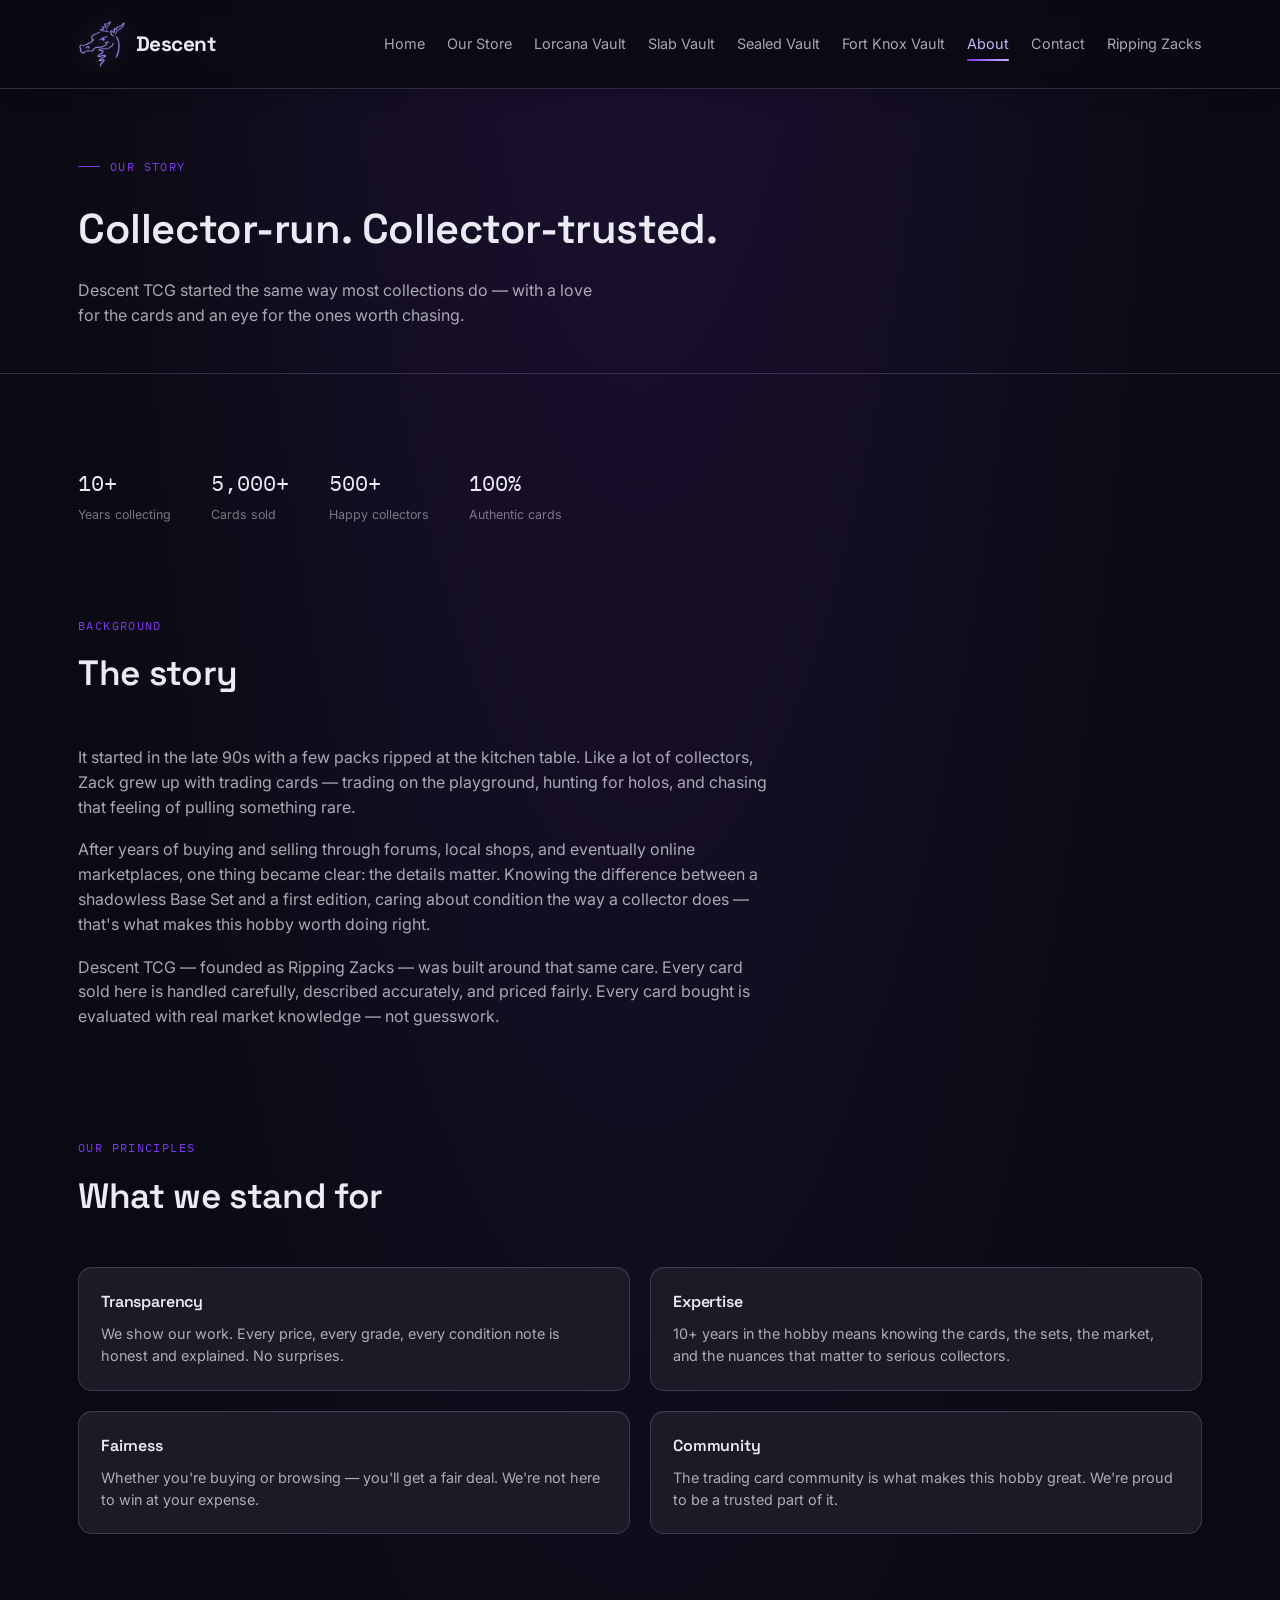
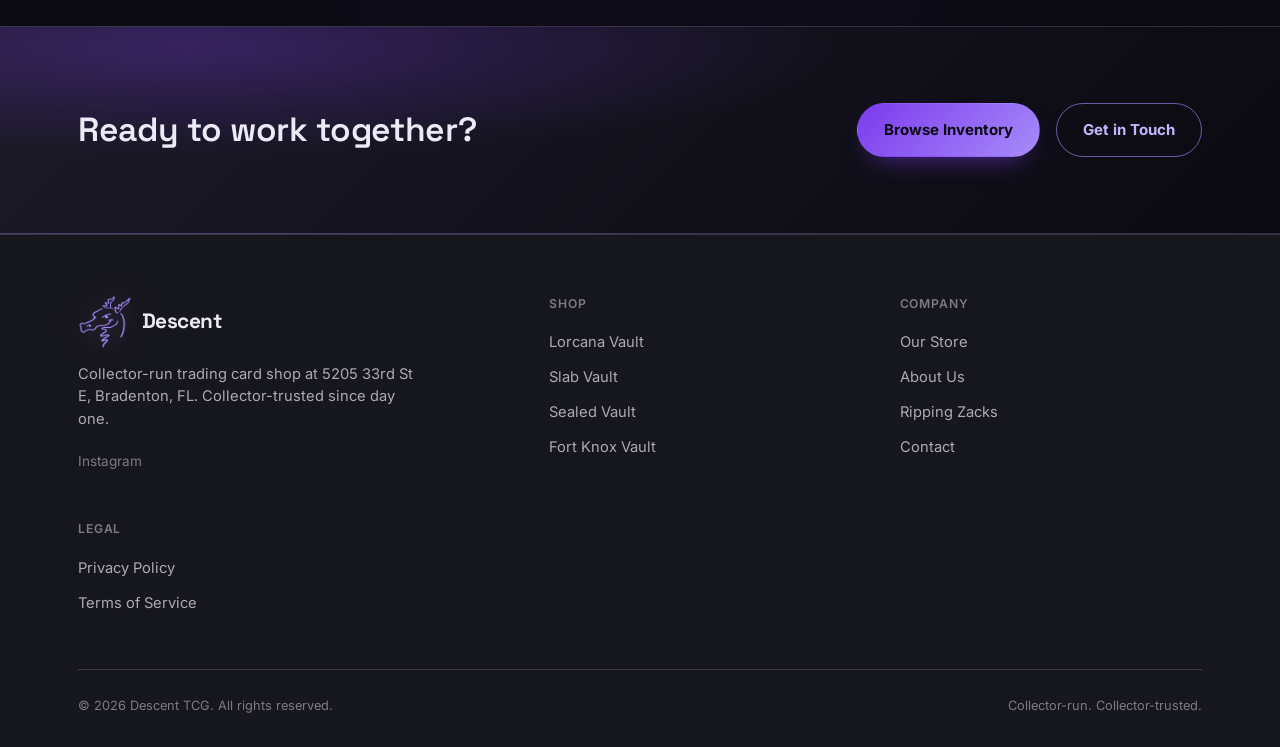
==== about.html @ fcc7082b "Apply DIG purple dragon visual system" ====
<!DOCTYPE html>
<html lang="en">
<head>
<meta charset="UTF-8">
<meta name="viewport" content="width=device-width, initial-scale=1.0">
<meta name="theme-color" content="#0B0A12">
<title>About Descent TCG — Collector-Run Card Shop in Bradenton, FL</title>
<meta name="description" content="Descent TCG (formerly Ripping Zacks) is a collector-run trading card shop in Bradenton, FL. 10+ years in the hobby, 5,000+ cards sold, 100% authentic.">
<link rel="canonical" href="https://descenttcg.com/about">
<meta property="og:type" content="website">
<meta property="og:site_name" content="Descent TCG">
<meta property="og:title" content="About Descent TCG — Collector-Run Card Shop in Bradenton, FL">
<meta property="og:description" content="Descent TCG (formerly Ripping Zacks) is a collector-run trading card shop in Bradenton, FL. 10+ years in the hobby, 5,000+ cards sold, 100% authentic.">
<meta property="og:url" content="https://descenttcg.com/about">
<meta property="og:image" content="https://descenttcg.com/assets/og-card.png">
<meta name="twitter:card" content="summary_large_image">
<meta name="twitter:title" content="About Descent TCG — Collector-Run Card Shop in Bradenton, FL">
<meta name="twitter:description" content="Descent TCG (formerly Ripping Zacks) is a collector-run trading card shop in Bradenton, FL. 10+ years in the hobby, 5,000+ cards sold, 100% authentic.">
<link rel="icon" type="image/x-icon" href="assets/brand/dig-purple-dragon/favicon.ico">
<link rel="icon" type="image/png" sizes="32x32" href="assets/brand/dig-purple-dragon/favicon-32x32.png">
<link rel="icon" type="image/png" sizes="16x16" href="assets/brand/dig-purple-dragon/favicon-16x16.png">
<link rel="apple-touch-icon" sizes="180x180" href="assets/brand/dig-purple-dragon/apple-touch-icon-180x180.png">
<link rel="preconnect" href="https://fonts.googleapis.com">
<link href="https://fonts.googleapis.com/css2?family=Space+Grotesk:wght@500;600;700&family=Inter:wght@400;500;600&family=IBM+Plex+Mono:wght@400;500&display=swap" rel="stylesheet">
<link rel="stylesheet" href="styles.css">
</head>
<body>

<header class="site-header">
  <div class="wrap">
    <a href="/" class="logo"><img src="assets/brand/dig-purple-dragon/dragon-mark.png" alt="Descent TCG purple dragon mark" class="logo-mark">Descent</a>
    <nav class="nav-links">
      <a href="/">Home</a>
      <a href="our-store">Our Store</a>
      <a href="lorcana-vault">Lorcana Vault</a>
      <a href="slab-vault">Slab Vault</a>
      <a href="sealed-vault">Sealed Vault</a>
      <a href="fort-knox-vault">Fort Knox Vault</a>
      <a href="about" class="active">About</a>
      <a href="contact">Contact</a>
      <a href="ripping-zacks">Ripping Zacks</a>
    </nav>
    <button class="nav-toggle" aria-label="Toggle menu" aria-expanded="false">Menu</button>
  </div>
</header>

<section class="page-head">
  <div class="wrap">
    <span class="eyebrow">Our story</span>
    <h1>Collector-run. Collector-trusted.</h1>
    <p>Descent TCG started the same way most collections do — with a love for the cards and an eye for the ones worth chasing.</p>
  </div>
</section>

<section class="section" style="padding-bottom:0;">
  <div class="wrap">
    <div class="hero-stats" style="margin-top:0;">
      <div>
        <div class="stat-num">10+</div>
        <div class="stat-label">Years collecting</div>
      </div>
      <div>
        <div class="stat-num">5,000+</div>
        <div class="stat-label">Cards sold</div>
      </div>
      <div>
        <div class="stat-num">500+</div>
        <div class="stat-label">Happy collectors</div>
      </div>
      <div>
        <div class="stat-num">100%</div>
        <div class="stat-label">Authentic cards</div>
      </div>
    </div>
  </div>
</section>

<section class="section">
  <div class="wrap">
    <div class="section-head">
      <div>
        <span class="kicker">Background</span>
        <h2>The story</h2>
      </div>
    </div>
    <div class="about-copy" style="max-width:70ch;">
      <p>It started in the late 90s with a few packs ripped at the kitchen table. Like a lot of collectors, Zack grew up with trading cards — trading on the playground, hunting for holos, and chasing that feeling of pulling something rare.</p>
      <p>After years of buying and selling through forums, local shops, and eventually online marketplaces, one thing became clear: the details matter. Knowing the difference between a shadowless Base Set and a first edition, caring about condition the way a collector does — that's what makes this hobby worth doing right.</p>
      <p>Descent TCG — founded as <a href="ripping-zacks">Ripping Zacks</a> — was built around that same care. Every card sold here is handled carefully, described accurately, and priced fairly. Every card bought is evaluated with real market knowledge — not guesswork.</p>
    </div>
  </div>
</section>

<section class="section" style="padding-top:0;">
  <div class="wrap">
    <div class="section-head">
      <div>
        <span class="kicker">Our principles</span>
        <h2>What we stand for</h2>
      </div>
    </div>
    <div class="value-grid">
      <div class="value-item">
        <h3>Transparency</h3>
        <p>We show our work. Every price, every grade, every condition note is honest and explained. No surprises.</p>
      </div>
      <div class="value-item">
        <h3>Expertise</h3>
        <p>10+ years in the hobby means knowing the cards, the sets, the market, and the nuances that matter to serious collectors.</p>
      </div>
      <div class="value-item">
        <h3>Fairness</h3>
        <p>Whether you're buying or browsing — you'll get a fair deal. We're not here to win at your expense.</p>
      </div>
      <div class="value-item">
        <h3>Community</h3>
        <p>The trading card community is what makes this hobby great. We're proud to be a trusted part of it.</p>
      </div>
    </div>
  </div>
</section>

<section class="cta-band">
  <div class="wrap cta-inner">
    <h2>Ready to work together?</h2>
    <div class="cta-actions">
      <a href="our-store" class="btn btn-primary">Browse Inventory</a>
      <a href="contact" class="btn btn-ghost">Get in Touch</a>
    </div>
  </div>
</section>

<footer class="site-footer">
  <div class="wrap">
    <div class="footer-grid">
      <div>
        <a href="/" class="logo"><img src="assets/brand/dig-purple-dragon/dragon-mark.png" alt="Descent TCG purple dragon mark" class="logo-mark">Descent</a>
        <p class="footer-blurb">Collector-run trading card shop at 5205 33rd St E, Bradenton, FL. Collector-trusted since day one.</p>
        <div class="footer-social">
          <a href="https://www.instagram.com/rippingzacks/" target="_blank" rel="noopener">Instagram</a>
        </div>
      </div>
      <div class="footer-col">
        <h4>Shop</h4>
        <ul>
          <li><a href="lorcana-vault">Lorcana Vault</a></li>
          <li><a href="slab-vault">Slab Vault</a></li>
          <li><a href="sealed-vault">Sealed Vault</a></li>
          <li><a href="fort-knox-vault">Fort Knox Vault</a></li>
        </ul>
      </div>
      <div class="footer-col">
        <h4>Company</h4>
        <ul>
          <li><a href="our-store">Our Store</a></li>
          <li><a href="about">About Us</a></li>
          <li><a href="ripping-zacks">Ripping Zacks</a></li>
          <li><a href="contact">Contact</a></li>
        </ul>
      </div>
      <div class="footer-col">
        <h4>Legal</h4>
        <ul>
          <li><a href="privacy">Privacy Policy</a></li>
          <li><a href="terms">Terms of Service</a></li>
        </ul>
      </div>
    </div>
    <div class="footer-bottom">
      <span>© 2026 Descent TCG. All rights reserved.</span>
      <span>Collector-run. Collector-trusted.</span>
    </div>
  </div>
</footer>

<script src="script.js"></script>
</body>
</html>
---- styles.css ----
/* ============================================================
   DESCENT TCG — DIG purple dragon visual tokens
   Content, navigation, and application behavior remain unchanged.
   ============================================================ */
:root{
  --paper:      #0B0A12;
  --paper-soft: #16161D;
  --panel:      #1B1A26;
  --line:       rgba(196,181,253,0.20);
  --line-soft:  rgba(196,181,253,0.11);
  --ink:        #ECEAF4;
  --ink-dim:    rgba(236,234,244,0.70);
  --ink-faint:  rgba(236,234,244,0.48);

  --cobalt:     #7C3AED;
  --cobalt-dim: #A78BFA;
  --citrus:     #C4B5FD;
  --mint:       #A78BFA;

  --display: "Space Grotesk", "Inter", -apple-system, sans-serif;
  --body: "Inter", -apple-system, BlinkMacSystemFont, "Segoe UI", sans-serif;
  --mono: "IBM Plex Mono", ui-monospace, SFMono-Regular, Menlo, monospace;

  --container: 1180px;
  --radius: 14px;
}

*{box-sizing:border-box;}
html{scroll-behavior:smooth;}
body{
  margin:0;
  background:var(--paper);
  color:var(--ink);
  font-family:var(--body);
  font-size:16px;
  line-height:1.55;
  -webkit-font-smoothing:antialiased;
}
img{max-width:100%;display:block;}
a{color:inherit;text-decoration:none;}
h1,h2,h3,h4{font-family:var(--display);font-weight:600;margin:0;color:var(--ink);letter-spacing:-0.01em;}
p{margin:0;}
ul{margin:0;padding:0;list-style:none;}
button{font-family:inherit;cursor:pointer;background:none;border:none;}

.wrap{
  max-width:var(--container);
  margin:0 auto;
  padding:0 28px;
}

a:focus-visible, button:focus-visible, input:focus-visible, textarea:focus-visible, select:focus-visible{
  outline:2px solid var(--cobalt);
  outline-offset:3px;
}

@media (prefers-reduced-motion: reduce){
  *{animation-duration:0.001ms !important; transition-duration:0.001ms !important;}
}

/* ============================================================
   HEADER
   ============================================================ */
.site-header{
  position:sticky; top:0; z-index:50;
  background:rgba(11,10,18,0.88);
  backdrop-filter:blur(10px);
  border-bottom:1px solid var(--line);
}
.site-header .wrap{
  display:flex; align-items:center; justify-content:space-between;
  height:116px;
}
.logo{
  font-family:var(--display);
  font-size:1.3rem;
  font-weight:600;
  letter-spacing:-0.01em;
  display:flex; align-items:center; gap:10px;
  color:var(--ink);
  white-space:nowrap; flex-shrink:0;
}
.logo-mark{
  width:auto; height:56px;
  border-radius:0;
  object-fit:contain;
  flex-shrink:0;
}
.logo-accent{color:var(--cobalt);}
.site-footer .logo-mark{height:64px;}
.nav-links{
  display:flex; gap:22px;
  font-size:0.9rem;
  white-space:nowrap;
}
.nav-links a{
  color:var(--ink-dim);
  position:relative;
  padding:6px 0;
  transition:color .2s ease;
}
.nav-links a:hover, .nav-links a.active{color:var(--ink);}
.nav-links a.active::after{
  content:"";
  position:absolute; left:0; right:0; bottom:0;
  height:2px; background:var(--cobalt);
}
.nav-cta{
  display:inline-flex; align-items:center; gap:8px;
  background:linear-gradient(135deg, var(--cobalt), var(--cobalt-dim));
  color:var(--paper);
  padding:11px 20px;
  border-radius:8px;
  font-size:0.88rem;
  font-weight:700;
  transition:filter .2s ease, transform .2s ease;
}
.nav-cta:hover{filter:brightness(1.08); transform:translateY(-1px);}

.nav-toggle{display:none;}

@media (max-width:860px){
  .nav-links{display:none;}
  .nav-toggle{
    display:block; background:none; border:1px solid var(--line);
    color:var(--ink); padding:9px 12px; border-radius:6px; font-size:0.85rem;
  }
}

/* ============================================================
   BUTTONS
   ============================================================ */
.btn{
  display:inline-flex; align-items:center; gap:10px;
  padding:14px 26px;
  border-radius:8px;
  font-size:0.94rem;
  font-weight:700;
  border:1px solid transparent;
  transition:transform .2s ease, filter .2s ease, background .2s ease, border-color .2s ease;
}
.btn-primary{background:linear-gradient(135deg, var(--cobalt), var(--cobalt-dim)); color:var(--paper);}
.btn-primary:hover{filter:brightness(1.08); transform:translateY(-2px);}
.btn-ghost{border-color:rgba(167,139,250,0.62); color:var(--cobalt); background:transparent;}
.btn-ghost:hover{border-color:var(--cobalt); background:rgba(124,58,237,0.14); transform:translateY(-2px);}

/* ============================================================
   HERO
   ============================================================ */
.hero{
  position:relative;
  padding:80px 0 90px;
  border-bottom:1px solid var(--line);
  overflow:hidden;
}
.hero .wrap{position:relative; z-index:1;}
.hero::after{
  content:"";
  position:absolute;
  top:50%; right:-40px;
  transform:translateY(-50%);
  width:min(44vw,540px); height:min(44vw,540px);
  background:url("assets/brand/dig-purple-dragon/dragon-mark.png") center / contain no-repeat;
  opacity:0.08;
  pointer-events:none;
}
@media (max-width:768px){
  .hero::after{display:none;}
}
.eyebrow{
  display:inline-flex; align-items:center; gap:10px;
  font-family:var(--mono);
  font-size:0.72rem;
  letter-spacing:0.12em;
  text-transform:uppercase;
  color:var(--cobalt);
  margin-bottom:22px;
}
.eyebrow::before{
  content:""; width:22px; height:1px; background:var(--cobalt);
}
.hero-grid{
  display:grid;
  grid-template-columns:1.05fr 0.95fr;
  gap:64px;
  align-items:center;
}
.hero h1{
  font-size:clamp(2.3rem, 4.4vw, 3.7rem);
  line-height:1.08;
}
.hero h1 em{
  font-style:normal;
  color:var(--cobalt);
}
.hero-sub{
  margin-top:22px;
  max-width:46ch;
  color:var(--ink-dim);
  font-size:1.05rem;
}
.hero-actions{
  margin-top:34px;
  display:flex; gap:16px; flex-wrap:wrap;
}
.hero-stats{
  margin-top:56px;
  display:flex; gap:40px; flex-wrap:wrap;
}
.stat-num{
  font-family:var(--mono);
  font-size:1.4rem;
  color:var(--ink);
}
.stat-label{
  font-size:0.78rem;
  color:var(--ink-faint);
  margin-top:4px;
}

/* ---- hero catalog grid (unused placeholder styles, kept for future use) ---- */
.hero-stage{
  position:relative;
}
.catalog-grid{
  display:grid;
  grid-template-columns:1fr 1fr;
  gap:14px;
}
.catalog-tile{
  background:var(--panel);
  border:1px solid var(--line);
  border-radius:var(--radius);
  padding:18px;
  aspect-ratio:1/1;
  display:flex; flex-direction:column; justify-content:space-between;
  transition:transform .25s ease, box-shadow .25s ease;
}
.catalog-tile:hover{
  transform:translateY(-4px);
  box-shadow:0 16px 32px -18px rgba(0,0,0,0.4);
}
.catalog-tile .tile-tag{
  font-family:var(--mono); font-size:0.62rem; letter-spacing:0.06em;
  text-transform:uppercase; color:var(--ink-faint);
}
.catalog-tile .tile-photo{
  flex:1;
  border-radius:6px;
  background:repeating-linear-gradient(135deg, #2A2838, #2A2838 8px, #16161D 8px, #16161D 16px);
  display:flex; align-items:center; justify-content:center;
}
.catalog-tile .tile-photo img{
  width:100%; height:100%; object-fit:cover; border-radius:6px;
}
.catalog-tile .tile-name{font-size:0.85rem; color:var(--ink-dim); margin-top:10px; display:block;}

@media (max-width:900px){
  .hero-grid{grid-template-columns:1fr; gap:56px;}
}

/* ============================================================
   SECTION LABELS
   ============================================================ */
.section{padding:92px 0;}
.section-head{
  display:flex; align-items:flex-end; justify-content:space-between;
  gap:24px; flex-wrap:wrap;
  margin-bottom:44px;
}
.section-head h2{
  font-size:clamp(1.6rem, 3vw, 2.2rem);
}
.section-head .kicker{
  font-family:var(--mono);
  font-size:0.72rem;
  letter-spacing:0.12em;
  text-transform:uppercase;
  color:var(--cobalt);
  margin-bottom:12px;
  display:block;
}
.section-head p{
  color:var(--ink-dim);
  max-width:44ch;
}

/* ============================================================
   CARD GRID (unused placeholder styles, kept for future use)
   ============================================================ */
.card-grid{
  display:grid;
  grid-template-columns:repeat(4, 1fr);
  gap:20px;
}
@media (max-width:1000px){.card-grid{grid-template-columns:repeat(2,1fr);}}
@media (max-width:560px){.card-grid{grid-template-columns:1fr;}}

.card-slab{
  background:var(--panel);
  border:1px solid var(--line);
  border-radius:var(--radius);
  overflow:hidden;
  position:relative;
  transition:transform .25s ease, box-shadow .25s ease, background .2s ease, border-color .2s ease;
}
.card-slab.in-stock{
  background:rgba(124,58,237,0.16);
  border-width:4px;
  border-color:var(--mint);
}
.card-slab:hover{
  transform:translateY(-5px);
  box-shadow:0 20px 40px -22px rgba(0,0,0,0.5);
}
.card-slab-label{
  display:flex; align-items:center; justify-content:space-between;
  padding:10px 14px;
  font-family:var(--mono);
  font-size:0.62rem;
  letter-spacing:0.05em;
  text-transform:uppercase;
  color:var(--citrus);
  border-bottom:1px solid var(--line-soft);
  background:#16161D;
}
.card-slab-grade{color:var(--ink-faint);}
.card-art{
  height:190px;
  position:relative;
  display:flex; align-items:center; justify-content:center;
  background:linear-gradient(160deg,#2A2838,#0B0A12);
  overflow:hidden;
}
.card-glyph{
  font-family:var(--display);
  font-size:2.4rem;
  color:rgba(236,234,244,0.16);
}
.card-body{padding:16px 16px 20px;}
.card-tags{
  display:flex; gap:8px; margin-bottom:10px;
  font-family:var(--mono); font-size:0.66rem; letter-spacing:0.03em;
  text-transform:uppercase; color:var(--mint);
}
.card-body h3{font-size:1.02rem; margin-bottom:4px;}
.card-set{font-size:0.82rem; color:var(--ink-faint);}
.card-footer{
  display:flex; align-items:center; justify-content:space-between;
  margin-top:16px;
}
.card-price{font-family:var(--mono); font-size:1.02rem; color:var(--ink);}
.card-link{font-size:0.82rem; color:var(--cobalt); font-weight:600;}

.inv-row{
  display:flex; align-items:baseline; justify-content:space-between;
  gap:12px; padding:6px 0; border-top:1px solid var(--line-soft);
  font-size:0.88rem;
}
.inv-row:first-of-type{border-top:none;}
.inv-label{color:var(--ink-faint); font-family:var(--mono); font-size:0.72rem; text-transform:uppercase; letter-spacing:0.03em;}
.inv-value{color:var(--ink); text-align:right;}

/* ============================================================
   STEPS / HOW IT WORKS
   ============================================================ */
.steps{
  display:grid;
  grid-template-columns:repeat(3, 1fr);
  gap:22px;
}
@media (max-width:820px){.steps{grid-template-columns:1fr;}}
.step{
  padding:30px 26px;
  background:var(--panel);
  border:1px solid var(--line);
  border-radius:var(--radius);
}
.step-index{
  font-family:var(--mono);
  color:var(--cobalt);
  font-size:0.85rem;
  margin-bottom:16px;
  display:block;
}
.step h3{font-size:1.15rem; margin-bottom:10px;}
.step p{color:var(--ink-dim); font-size:0.94rem;}
.step a{
  display:inline-block; margin-top:16px;
  font-size:0.85rem; color:var(--cobalt); font-weight:600;
}

/* ============================================================
   CTA BAND
   ============================================================ */
.cta-band{
  background:linear-gradient(135deg, #1B1A26, #0B0A12);
  border-top:1px solid var(--line);
  border-bottom:1px solid var(--line);
  padding:76px 0;
}
.cta-inner{
  display:flex; align-items:center; justify-content:space-between;
  gap:32px; flex-wrap:wrap;
}
.cta-inner h2{font-size:clamp(1.5rem,3vw,2.1rem); max-width:20ch; color:var(--ink);}
.cta-mascot{width:clamp(140px,18vw,200px); height:auto; flex-shrink:0; order:-1; filter:drop-shadow(0 12px 24px rgba(0,0,0,0.35));}
.cta-actions{display:flex; gap:16px; flex-wrap:wrap;}

/* ============================================================
   FOOTER
   ============================================================ */
.site-footer{
  padding:60px 0 32px;
  border-top:1px solid var(--line);
}
.footer-grid{
  display:grid;
  grid-template-columns:1.4fr 1fr 1fr;
  gap:48px;
  margin-bottom:44px;
}
@media (max-width:700px){.footer-grid{grid-template-columns:1fr;}}
.footer-blurb{color:var(--ink-dim); max-width:38ch; margin-top:14px; font-size:0.92rem;}
.footer-social{display:flex; gap:16px; margin-top:20px; font-size:0.85rem; color:var(--ink-faint);}
.footer-col h4{
  font-family:var(--body); font-size:0.76rem; letter-spacing:0.07em;
  text-transform:uppercase; color:var(--ink-faint); margin-bottom:16px; font-weight:600;
}
.footer-col li{margin-bottom:10px;}
.footer-col a{color:var(--ink-dim); font-size:0.92rem;}
.footer-col a:hover{color:var(--ink);}
.footer-bottom{
  display:flex; justify-content:space-between; flex-wrap:wrap; gap:12px;
  padding-top:26px; border-top:1px solid var(--line);
  font-size:0.8rem; color:var(--ink-faint);
}

/* ============================================================
   PAGE HEADER (interior pages)
   ============================================================ */
.page-head{
  padding:60px 0 46px;
  border-bottom:1px solid var(--line);
}
.page-head h1{font-size:clamp(1.9rem,4vw,2.6rem);}
.page-head p{color:var(--ink-dim); max-width:52ch; margin-top:16px;}

/* ============================================================
   SHOP / PORTFOLIO PAGE — toolbar
   ============================================================ */
.shop-toolbar{
  display:flex; align-items:center; justify-content:space-between;
  gap:20px; flex-wrap:wrap;
  margin-bottom:34px;
  padding-bottom:22px;
  border-bottom:1px solid var(--line);
}
.search-input{
  background:var(--paper);
  border:1px solid var(--line);
  border-radius:8px;
  padding:10px 14px;
  color:var(--ink);
  font-family:var(--body);
  font-size:0.9rem;
  min-width:220px;
  flex:1;
  max-width:320px;
}
.search-input:focus{
  border-color:var(--cobalt);
  outline:none;
}
.search-input::placeholder{color:var(--ink-faint);}
.filter-group{display:flex; gap:10px; flex-wrap:wrap;}
.filter-chip{
  padding:8px 16px;
  border:1px solid var(--line);
  border-radius:999px;
  font-size:0.82rem;
  color:var(--ink-dim);
  background:var(--panel);
  transition:all .2s ease;
}
.filter-chip:hover{border-color:var(--ink-faint); color:var(--ink);}
.filter-chip.active{background:var(--cobalt); border-color:var(--cobalt); color:var(--paper);}
.result-count{font-family:var(--mono); font-size:0.78rem; color:var(--ink-faint);}

/* ============================================================
   ABOUT PAGE
   ============================================================ */
.about-grid{
  display:grid; grid-template-columns:1fr 1fr; gap:60px; align-items:start;
}
@media (max-width:860px){.about-grid{grid-template-columns:1fr;}}
.about-copy p{color:var(--ink-dim); margin-bottom:18px; font-size:1rem;}
.pull-quote{
  font-family:var(--display);
  font-size:1.3rem;
  color:var(--ink);
  line-height:1.4;
  border-left:2px solid var(--cobalt);
  padding-left:22px;
  margin:30px 0;
}
.value-list{display:flex; flex-direction:column; gap:20px;}
.value-grid{display:grid; grid-template-columns:1fr 1fr; gap:20px;}
@media (max-width:600px){.value-grid{grid-template-columns:1fr;}}
.value-item{
  padding:22px;
  background:var(--panel);
  border:1px solid var(--line);
  border-radius:var(--radius);
}
.value-item h3{font-size:1rem; margin-bottom:8px; color:var(--ink);}
.value-item p{font-size:0.9rem; color:var(--ink-dim);}

/* ============================================================
   CONTACT PAGE
   ============================================================ */
.contact-grid{
  display:grid; grid-template-columns:1fr 1fr; gap:52px; align-items:start;
}
@media (max-width:860px){.contact-grid{grid-template-columns:1fr;}}
.contact-info-item{margin-bottom:26px;}
.contact-info-item h2{
  font-family:var(--mono); font-size:0.7rem; letter-spacing:0.09em;
  text-transform:uppercase; color:var(--cobalt); margin-bottom:8px;
}
.contact-info-item p, .contact-info-item a{color:var(--ink-dim); font-size:0.98rem;}
.form-panel{
  background:var(--panel);
  border:1px solid var(--line);
  border-radius:12px;
  padding:34px;
}
.form-row{margin-bottom:18px;}
.form-row label{
  display:block; font-size:0.8rem; color:var(--ink-faint);
  margin-bottom:8px;
}
.form-row input, .form-row select, .form-row textarea{
  width:100%;
  background:var(--paper);
  border:1px solid var(--line);
  border-radius:6px;
  padding:12px 14px;
  color:var(--ink);
  font-family:var(--body);
  font-size:0.95rem;
}
.form-row textarea{resize:vertical; min-height:120px;}
.form-row input:focus, .form-row select:focus, .form-row textarea:focus{
  border-color:var(--cobalt); outline:none;
}
.form-note{font-size:0.78rem; color:var(--ink-faint); margin-top:8px;}
.form-status{
  margin-top:14px; font-size:0.88rem; color:var(--cobalt); display:none;
}
.form-status.visible{display:block;}


/* ============================================================
   DIG component refinements — visual-only; no layout structure
   or content contract is changed here.
   ============================================================ */
body{
  background:
    radial-gradient(ellipse at 50% -22%, rgba(124,58,237,0.16), transparent 38rem),
    var(--paper);
}
.site-header{
  box-shadow:0 10px 32px -24px rgba(0,0,0,0.82);
}
.site-header .wrap{height:88px;}
.logo{
  color:var(--ink);
  font-weight:700;
  letter-spacing:-0.025em;
}
.logo-mark{
  width:48px;
  height:48px;
  filter:drop-shadow(0 0 12px rgba(167,139,250,0.38));
}
.site-footer .logo-mark{height:54px;width:54px;}
.nav-links a:hover, .nav-links a.active{color:var(--citrus);}
.nav-links a.active::after{
  background:linear-gradient(90deg, var(--cobalt), var(--citrus));
  border-radius:999px;
}
.nav-cta, .btn-primary{
  background:linear-gradient(135deg, var(--cobalt), var(--cobalt-dim));
  box-shadow:0 12px 28px -16px rgba(124,58,237,0.9);
}
.btn, .nav-cta{border-radius:999px;}
.btn-ghost{
  border-color:rgba(167,139,250,0.62);
  color:var(--citrus);
}
.hero{
  background:
    linear-gradient(90deg, rgba(11,10,18,0.90) 0%, rgba(11,10,18,0.72) 56%, rgba(11,10,18,0.88) 100%),
    radial-gradient(ellipse at 88% 48%, rgba(124,58,237,0.26), transparent 48%);
}
.hero::after{
  opacity:0.15;
  filter:drop-shadow(0 0 24px rgba(167,139,250,0.52));
}
.hero h1 em{
  background:linear-gradient(100deg, var(--citrus), var(--cobalt-dim) 48%, var(--cobalt));
  -webkit-background-clip:text;
  background-clip:text;
  color:transparent;
}
.step, .value-item, .form-panel, .card-slab{
  box-shadow:inset 0 1px 0 rgba(196,181,253,0.05);
}
.step:hover, .value-item:hover{
  border-color:rgba(167,139,250,0.48);
}
.cta-band{
  background:
    radial-gradient(ellipse at 15% 10%, rgba(124,58,237,0.30), transparent 42%),
    linear-gradient(135deg, #1B1A26, #0B0A12);
}
.cta-mascot{
  filter:drop-shadow(0 16px 28px rgba(124,58,237,0.36));
}
.site-footer{background:var(--paper-soft);}
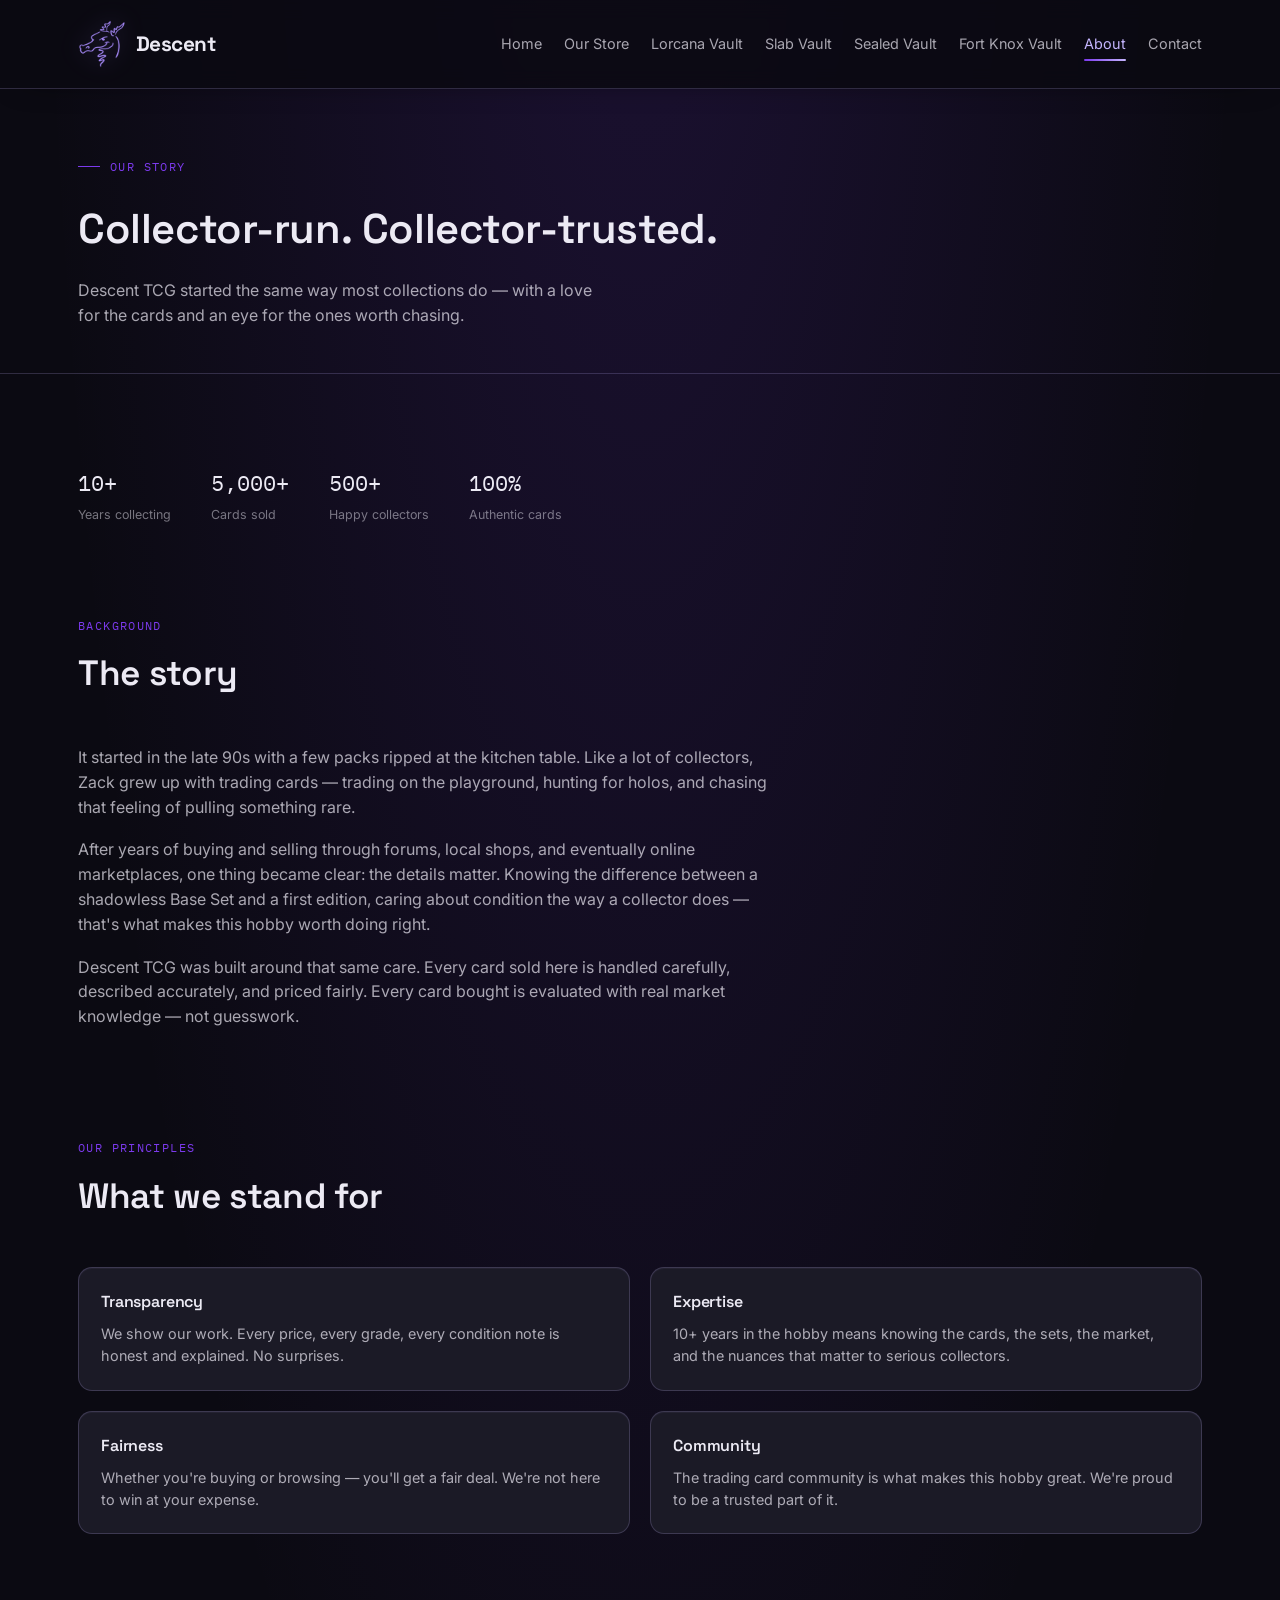
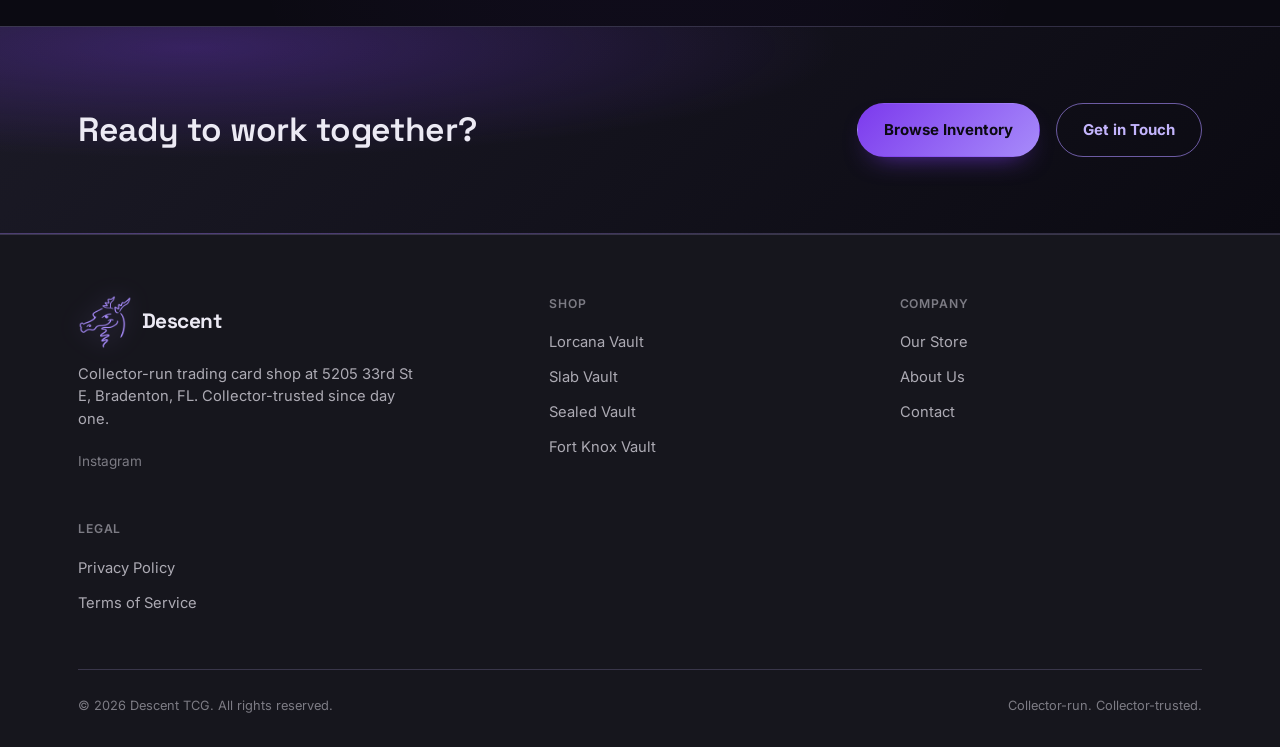
==== commit 3eda64a7: "Remove public Ripping Zacks branding" ====
--- a/about.html
+++ b/about.html
@@ -5,17 +5,17 @@
 <meta name="viewport" content="width=device-width, initial-scale=1.0">
 <meta name="theme-color" content="#0B0A12">
 <title>About Descent TCG — Collector-Run Card Shop in Bradenton, FL</title>
-<meta name="description" content="Descent TCG (formerly Ripping Zacks) is a collector-run trading card shop in Bradenton, FL. 10+ years in the hobby, 5,000+ cards sold, 100% authentic.">
+<meta name="description" content="Descent TCG is a collector-run trading card shop in Bradenton, FL. 10+ years in the hobby, 5,000+ cards sold, 100% authentic.">
 <link rel="canonical" href="https://descenttcg.com/about">
 <meta property="og:type" content="website">
 <meta property="og:site_name" content="Descent TCG">
 <meta property="og:title" content="About Descent TCG — Collector-Run Card Shop in Bradenton, FL">
-<meta property="og:description" content="Descent TCG (formerly Ripping Zacks) is a collector-run trading card shop in Bradenton, FL. 10+ years in the hobby, 5,000+ cards sold, 100% authentic.">
+<meta property="og:description" content="Descent TCG is a collector-run trading card shop in Bradenton, FL. 10+ years in the hobby, 5,000+ cards sold, 100% authentic.">
 <meta property="og:url" content="https://descenttcg.com/about">
 <meta property="og:image" content="https://descenttcg.com/assets/og-card.png">
 <meta name="twitter:card" content="summary_large_image">
 <meta name="twitter:title" content="About Descent TCG — Collector-Run Card Shop in Bradenton, FL">
-<meta name="twitter:description" content="Descent TCG (formerly Ripping Zacks) is a collector-run trading card shop in Bradenton, FL. 10+ years in the hobby, 5,000+ cards sold, 100% authentic.">
+<meta name="twitter:description" content="Descent TCG is a collector-run trading card shop in Bradenton, FL. 10+ years in the hobby, 5,000+ cards sold, 100% authentic.">
 <link rel="icon" type="image/x-icon" href="assets/brand/dig-purple-dragon/favicon.ico">
 <link rel="icon" type="image/png" sizes="32x32" href="assets/brand/dig-purple-dragon/favicon-32x32.png">
 <link rel="icon" type="image/png" sizes="16x16" href="assets/brand/dig-purple-dragon/favicon-16x16.png">
@@ -38,7 +38,6 @@
       <a href="fort-knox-vault">Fort Knox Vault</a>
       <a href="about" class="active">About</a>
       <a href="contact">Contact</a>
-      <a href="ripping-zacks">Ripping Zacks</a>
     </nav>
     <button class="nav-toggle" aria-label="Toggle menu" aria-expanded="false">Menu</button>
   </div>
@@ -86,7 +85,7 @@
     <div class="about-copy" style="max-width:70ch;">
       <p>It started in the late 90s with a few packs ripped at the kitchen table. Like a lot of collectors, Zack grew up with trading cards — trading on the playground, hunting for holos, and chasing that feeling of pulling something rare.</p>
       <p>After years of buying and selling through forums, local shops, and eventually online marketplaces, one thing became clear: the details matter. Knowing the difference between a shadowless Base Set and a first edition, caring about condition the way a collector does — that's what makes this hobby worth doing right.</p>
-      <p>Descent TCG — founded as <a href="ripping-zacks">Ripping Zacks</a> — was built around that same care. Every card sold here is handled carefully, described accurately, and priced fairly. Every card bought is evaluated with real market knowledge — not guesswork.</p>
+      <p>Descent TCG was built around that same care. Every card sold here is handled carefully, described accurately, and priced fairly. Every card bought is evaluated with real market knowledge — not guesswork.</p>
     </div>
   </div>
 </section>
@@ -154,7 +153,6 @@
         <ul>
           <li><a href="our-store">Our Store</a></li>
           <li><a href="about">About Us</a></li>
-          <li><a href="ripping-zacks">Ripping Zacks</a></li>
           <li><a href="contact">Contact</a></li>
         </ul>
       </div>
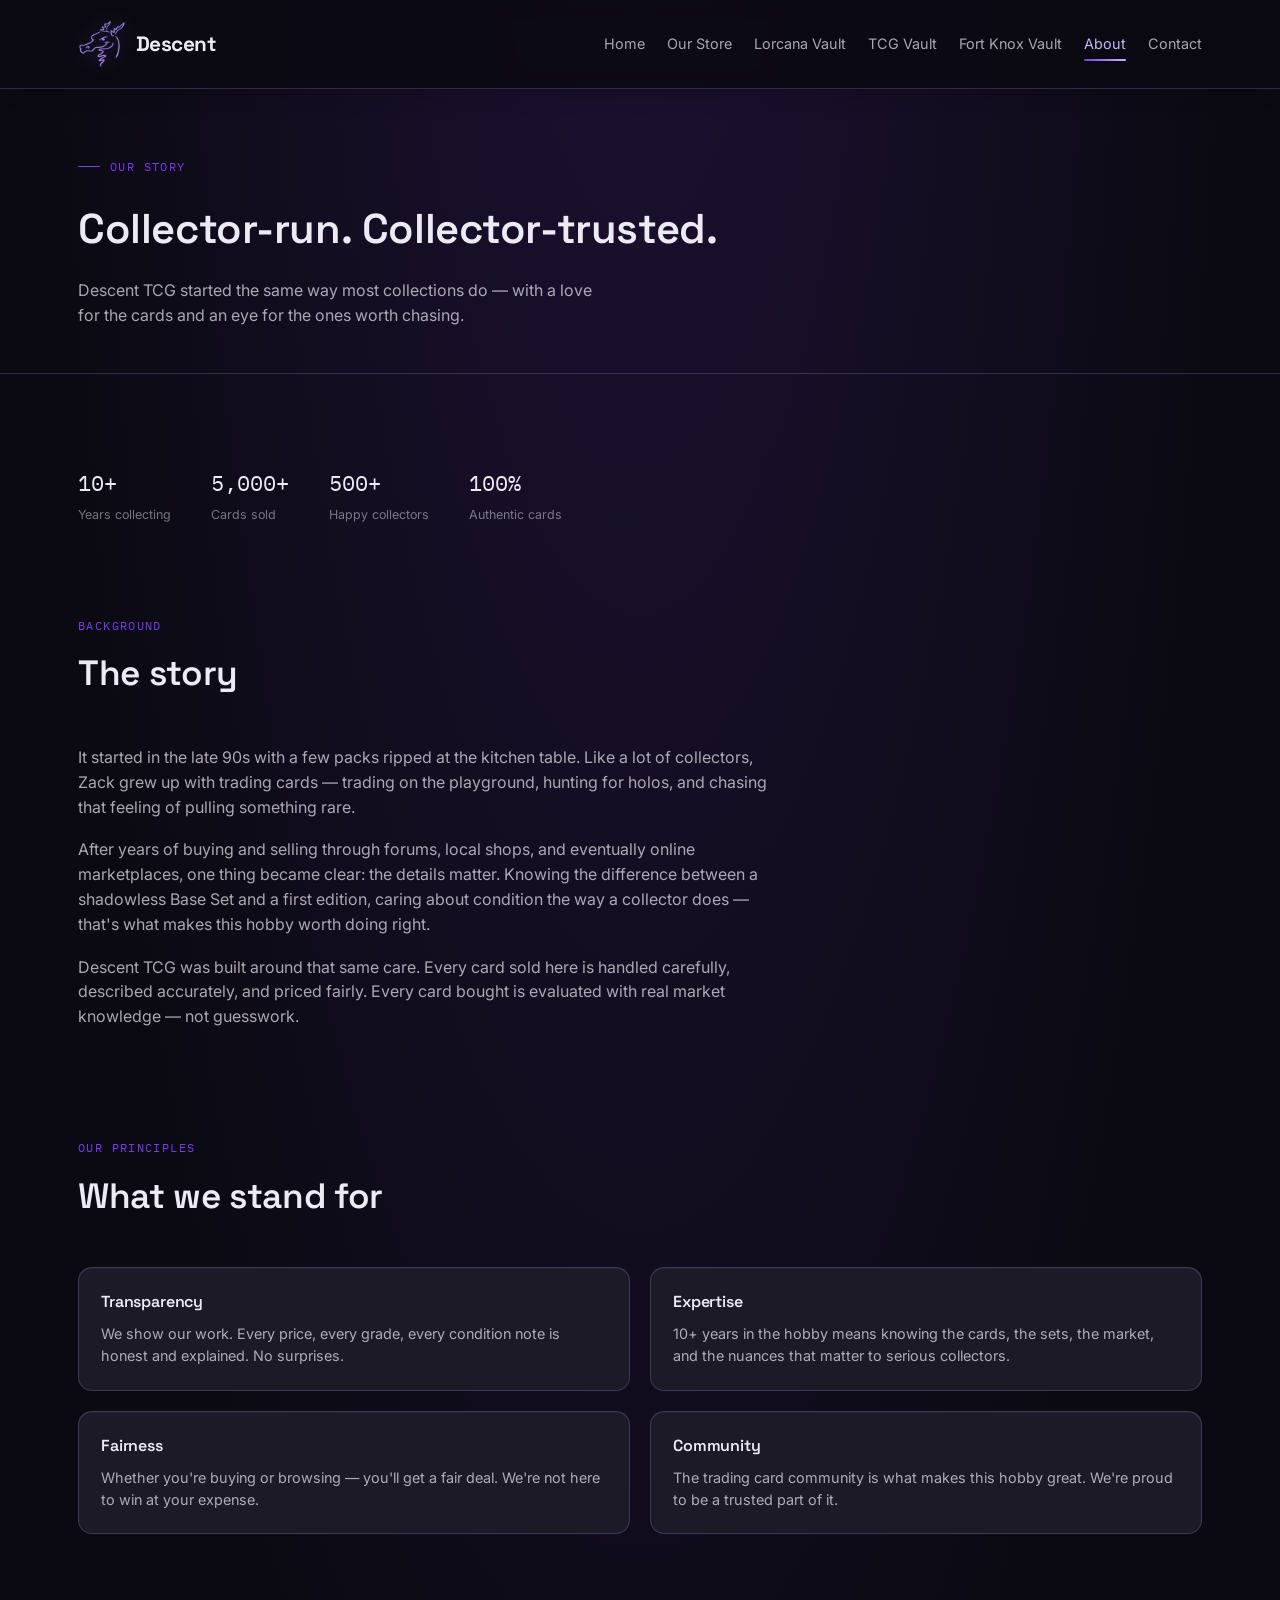
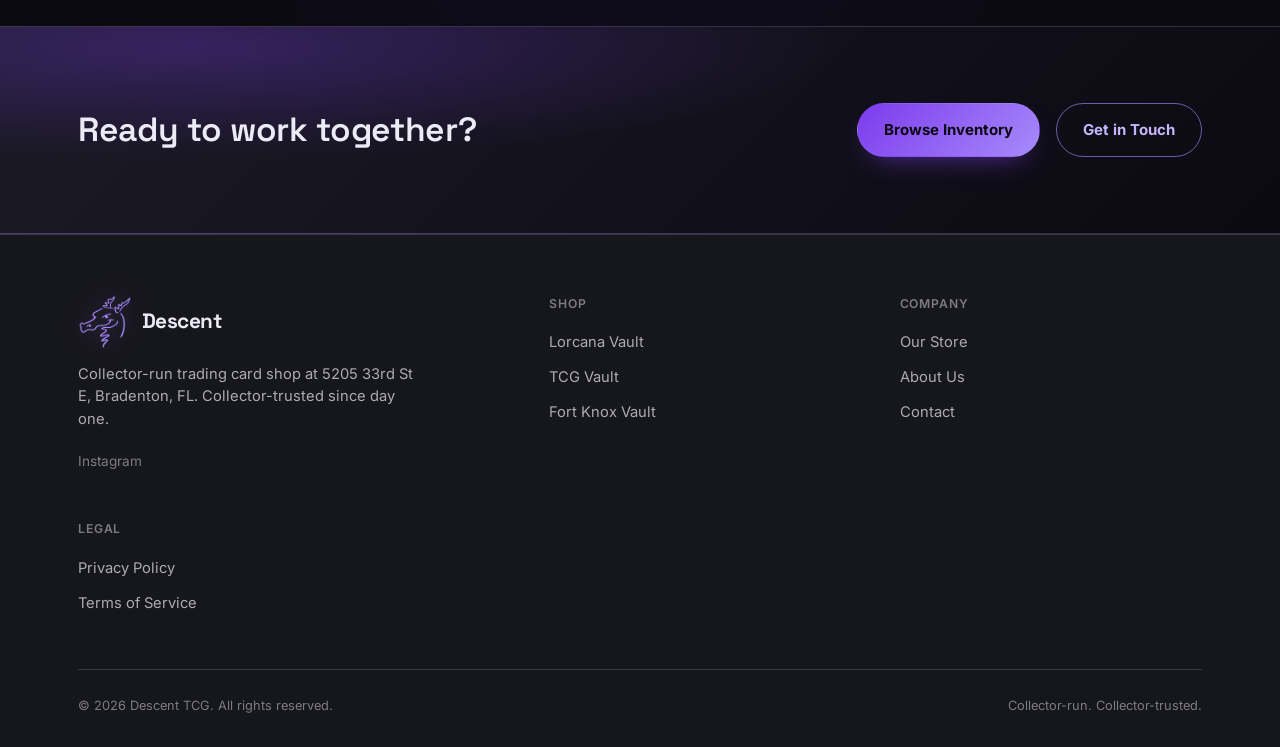
==== commit 3b3023cb: "Unify Collectr slabs and sealed inventory in TCG Vault" ====
--- a/about.html
+++ b/about.html
@@ -33,8 +33,7 @@
       <a href="/">Home</a>
       <a href="our-store">Our Store</a>
       <a href="lorcana-vault">Lorcana Vault</a>
-      <a href="slab-vault">Slab Vault</a>
-      <a href="sealed-vault">Sealed Vault</a>
+            <a href="sealed-vault">TCG Vault</a>
       <a href="fort-knox-vault">Fort Knox Vault</a>
       <a href="about" class="active">About</a>
       <a href="contact">Contact</a>
@@ -143,8 +142,7 @@
         <h4>Shop</h4>
         <ul>
           <li><a href="lorcana-vault">Lorcana Vault</a></li>
-          <li><a href="slab-vault">Slab Vault</a></li>
-          <li><a href="sealed-vault">Sealed Vault</a></li>
+                    <li><a href="sealed-vault">TCG Vault</a></li>
           <li><a href="fort-knox-vault">Fort Knox Vault</a></li>
         </ul>
       </div>
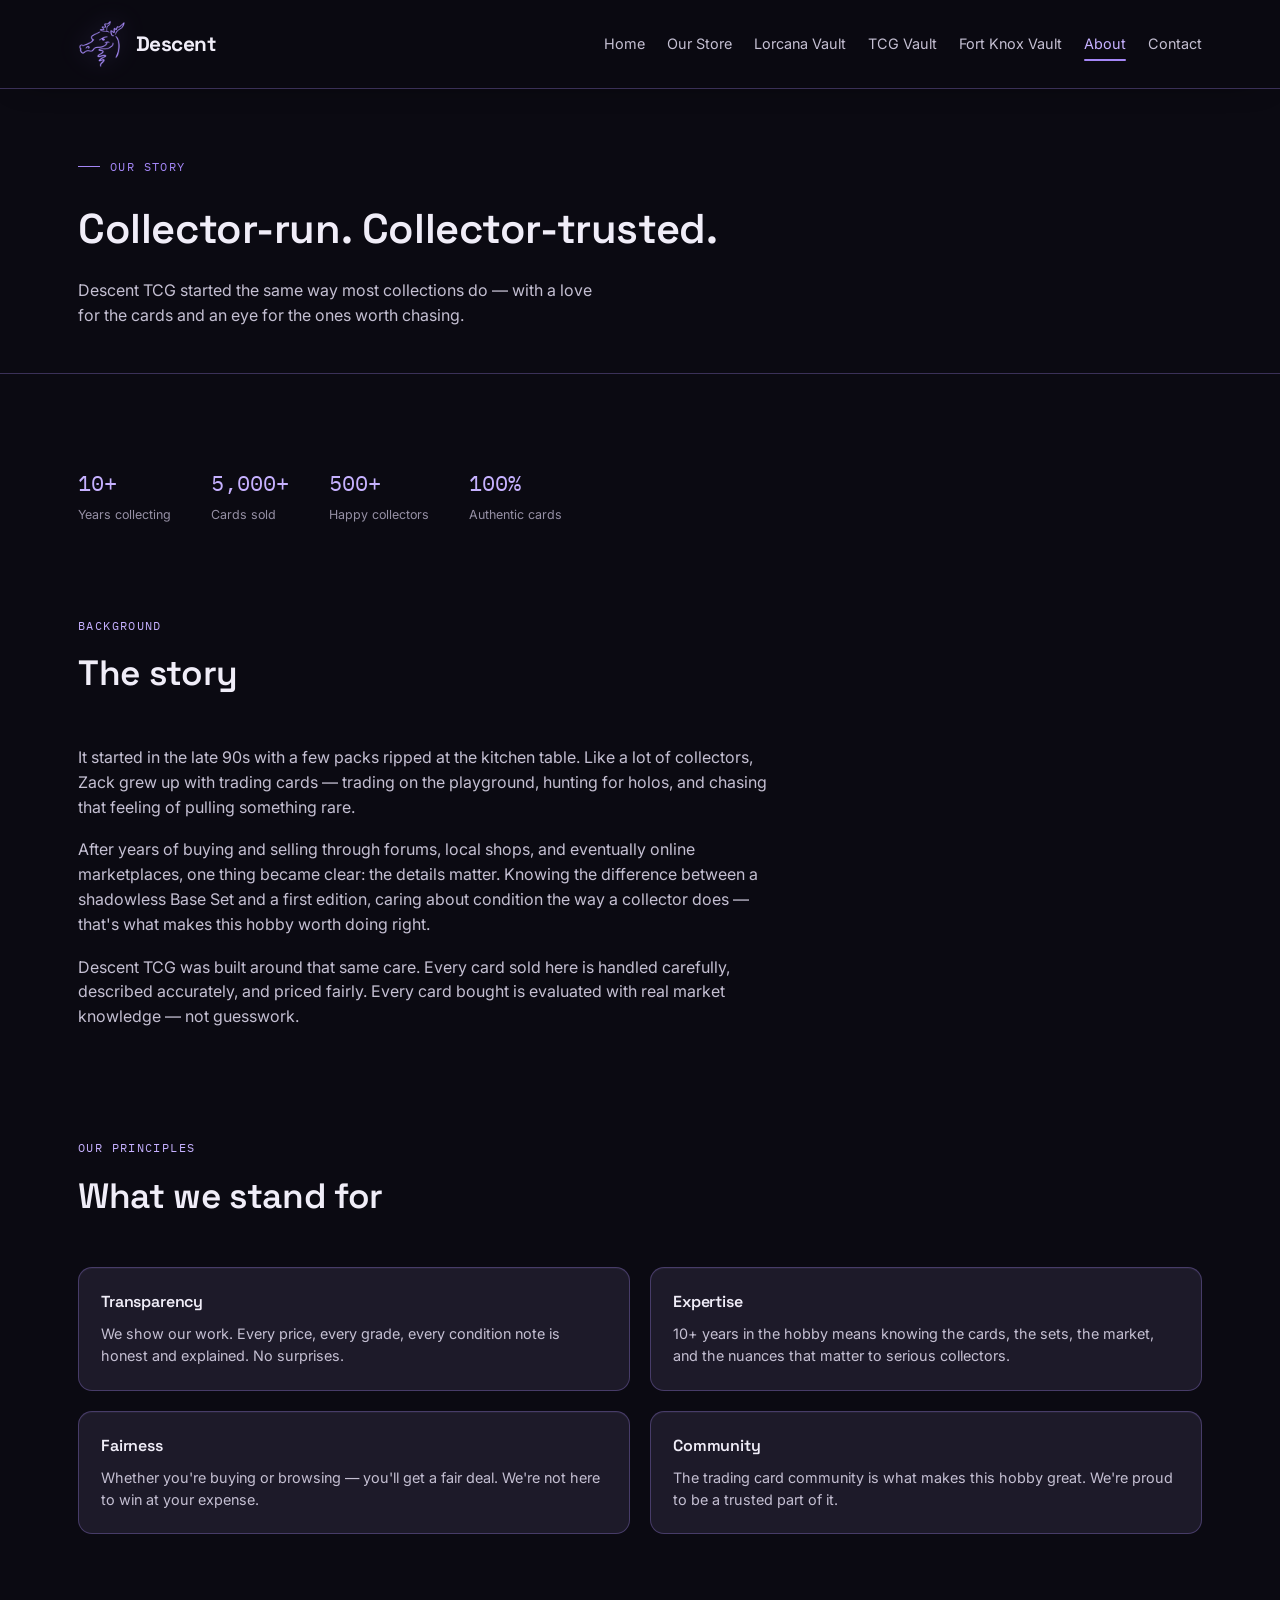
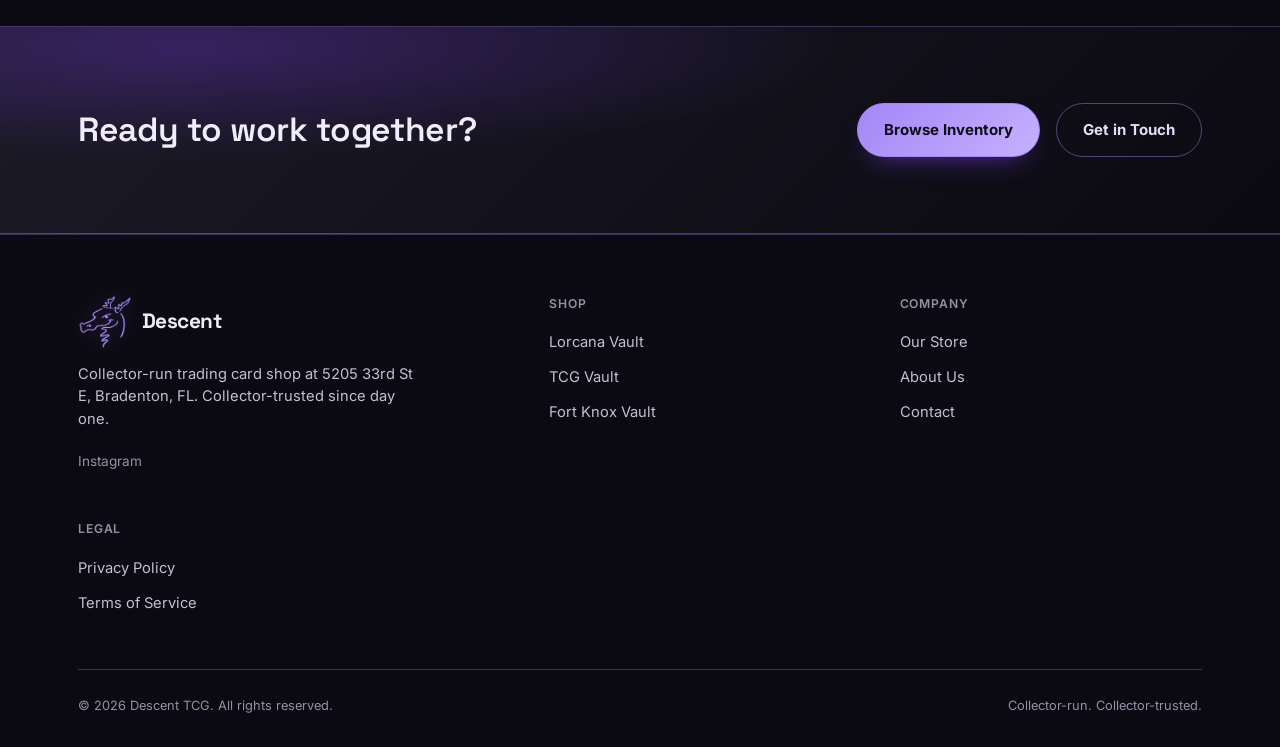
==== commit 458a9667: "Apply supplied purple visual patch to production site" ====
--- a/about.html
+++ b/about.html
@@ -12,10 +12,11 @@
 <meta property="og:title" content="About Descent TCG — Collector-Run Card Shop in Bradenton, FL">
 <meta property="og:description" content="Descent TCG is a collector-run trading card shop in Bradenton, FL. 10+ years in the hobby, 5,000+ cards sold, 100% authentic.">
 <meta property="og:url" content="https://descenttcg.com/about">
-<meta property="og:image" content="https://descenttcg.com/assets/og-card.png">
+<meta property="og:image" content="https://descenttcg.com/assets/og-card-purple.png">
 <meta name="twitter:card" content="summary_large_image">
 <meta name="twitter:title" content="About Descent TCG — Collector-Run Card Shop in Bradenton, FL">
 <meta name="twitter:description" content="Descent TCG is a collector-run trading card shop in Bradenton, FL. 10+ years in the hobby, 5,000+ cards sold, 100% authentic.">
+<meta name="twitter:image" content="https://descenttcg.com/assets/og-card-purple.png">
 <link rel="icon" type="image/x-icon" href="assets/brand/dig-purple-dragon/favicon.ico">
 <link rel="icon" type="image/png" sizes="32x32" href="assets/brand/dig-purple-dragon/favicon-32x32.png">
 <link rel="icon" type="image/png" sizes="16x16" href="assets/brand/dig-purple-dragon/favicon-16x16.png">
@@ -23,6 +24,7 @@
 <link rel="preconnect" href="https://fonts.googleapis.com">
 <link href="https://fonts.googleapis.com/css2?family=Space+Grotesk:wght@500;600;700&family=Inter:wght@400;500;600&family=IBM+Plex+Mono:wght@400;500&display=swap" rel="stylesheet">
 <link rel="stylesheet" href="styles.css">
+<link rel="stylesheet" href="styles/purple-visual.css">
 </head>
 <body>
 
--- a/styles/purple-visual.css
+++ b/styles/purple-visual.css
@@ -0,0 +1,148 @@
+/* Descent TCG purple visual patch, adapted for the production site.
+   Inventory, wording, routes, forms and product artwork are unchanged. */
+:root {
+  --paper: #0b0a12;
+  --paper-soft: #151320;
+  --panel: #1d1a29;
+  --line: rgba(169, 139, 247, 0.3);
+  --line-soft: rgba(169, 139, 247, 0.15);
+  --ink: #f0edf8;
+  --ink-dim: #c4bfd2;
+  --ink-faint: #9690a5;
+  --cobalt: #a486f6;
+  --cobalt-dim: #c6b1ff;
+  --citrus: #ded0ff;
+  --mint: #b3a0ff;
+}
+
+.vault-body,
+.sealed-vault-body,
+.tmnt-highlight,
+.jp-specials-highlight {
+  --vault-ink: var(--paper);
+  --vault-panel: var(--paper-soft);
+  --vault-panel-2: var(--panel);
+  --vault-gold: var(--cobalt);
+  --vault-gold-br: var(--cobalt-dim);
+  --vault-glimmer: var(--citrus);
+  --vault-parch: var(--ink);
+  --vault-faint: var(--ink-faint);
+  --vault-line: var(--line);
+}
+
+body { background: var(--paper); }
+::selection { background: var(--cobalt); color: #100d1b; }
+.site-header { background: rgba(11, 10, 18, 0.96); }
+.site-footer { background: var(--paper); }
+.nav-links a:hover,
+.nav-links a.active { color: var(--cobalt-dim); }
+.nav-links a.active::after { background: var(--cobalt); }
+
+/* Existing JS sets these inline on the opened mobile menu. Keep its
+   behavior, but align the drawer with the actual header and palette. */
+@media (max-width: 860px) {
+  .site-header .nav-links[style] {
+    top: 100% !important;
+    background: var(--paper) !important;
+    border-bottom: 1px solid var(--line) !important;
+  }
+}
+
+/* Only the homepage receives the supplied realm illustration. */
+.hero { background: var(--paper); }
+.hero-art {
+  position: absolute;
+  inset: 0;
+  z-index: 0;
+  pointer-events: none;
+}
+.hero-art img {
+  width: 100%;
+  height: 100%;
+  object-fit: cover;
+  object-position: 70% 45%;
+}
+.hero::before {
+  content: "";
+  position: absolute;
+  inset: 0;
+  z-index: 1;
+  pointer-events: none;
+  background:
+    linear-gradient(90deg, rgba(11, 10, 18, 0.94), rgba(11, 10, 18, 0.78) 35%, rgba(11, 10, 18, 0.2) 64%, transparent 84%),
+    linear-gradient(0deg, var(--paper), transparent 29%);
+}
+.hero-art::after {
+  content: "";
+  position: absolute;
+  inset: 0;
+  background: radial-gradient(ellipse at 77% 37%, rgba(151, 105, 237, 0.32), transparent 41%);
+  mix-blend-mode: screen;
+}
+.hero::after { display: none; }
+.hero .wrap { z-index: 2; }
+.hero .eyebrow,
+.section-head .kicker,
+.stat-num,
+.vault-stat-num { color: var(--cobalt-dim); }
+
+.vault-hero .vault-stats {
+  background: rgba(21, 19, 32, 0.94);
+  border: 1px solid rgba(169, 139, 247, 0.36);
+  border-radius: var(--radius);
+  padding: 26px 20px;
+}
+.collection-body .vault-stats {
+  display: grid;
+  grid-template-columns: repeat(4, minmax(0, 1fr));
+  gap: 32px 18px;
+}
+.collection-body .vault-stat { min-width: 0; }
+.collection-body .vault-stat-progress-label { max-width: 100%; }
+.vault-stat-progress-bar { background: rgba(169, 139, 247, 0.2); }
+.vault-stat-progress-fill { background: linear-gradient(90deg, #8e70dd, var(--cobalt-dim)); }
+.search-input {
+  background: var(--paper-soft);
+  border-color: rgba(169, 139, 247, 0.34);
+  color: var(--ink);
+}
+.step,
+.value-item,
+.vault-grid .vault-plaque,
+.vault-series-banner { border-color: var(--line); }
+
+.btn-primary {
+  background: linear-gradient(135deg, var(--cobalt), var(--cobalt-dim));
+  color: #100d1b;
+  border-color: var(--cobalt);
+}
+.btn-ghost {
+  border-color: rgba(169, 139, 247, 0.44);
+  color: #e5ddf5;
+}
+a:focus-visible,
+button:focus-visible,
+input:focus-visible,
+textarea:focus-visible,
+select:focus-visible { outline-color: var(--cobalt-dim); }
+.form-row :is(input, textarea, select):focus-visible,
+.offer-field :is(input, textarea, select):focus-visible {
+  outline: 2px solid var(--cobalt-dim);
+  outline-offset: 3px;
+}
+
+@media (max-width: 768px) {
+  .hero-art img { object-position: 74% 45%; }
+  .hero::before {
+    background:
+      linear-gradient(90deg, rgba(11, 10, 18, 0.92), rgba(11, 10, 18, 0.77)),
+      linear-gradient(0deg, var(--paper), transparent 40%);
+  }
+}
+@media (max-width: 560px) {
+  .vault-hero .vault-stats { padding: 22px 14px; }
+  .collection-body .vault-stats {
+    grid-template-columns: repeat(2, minmax(0, 1fr));
+    gap: 28px 14px;
+  }
+}
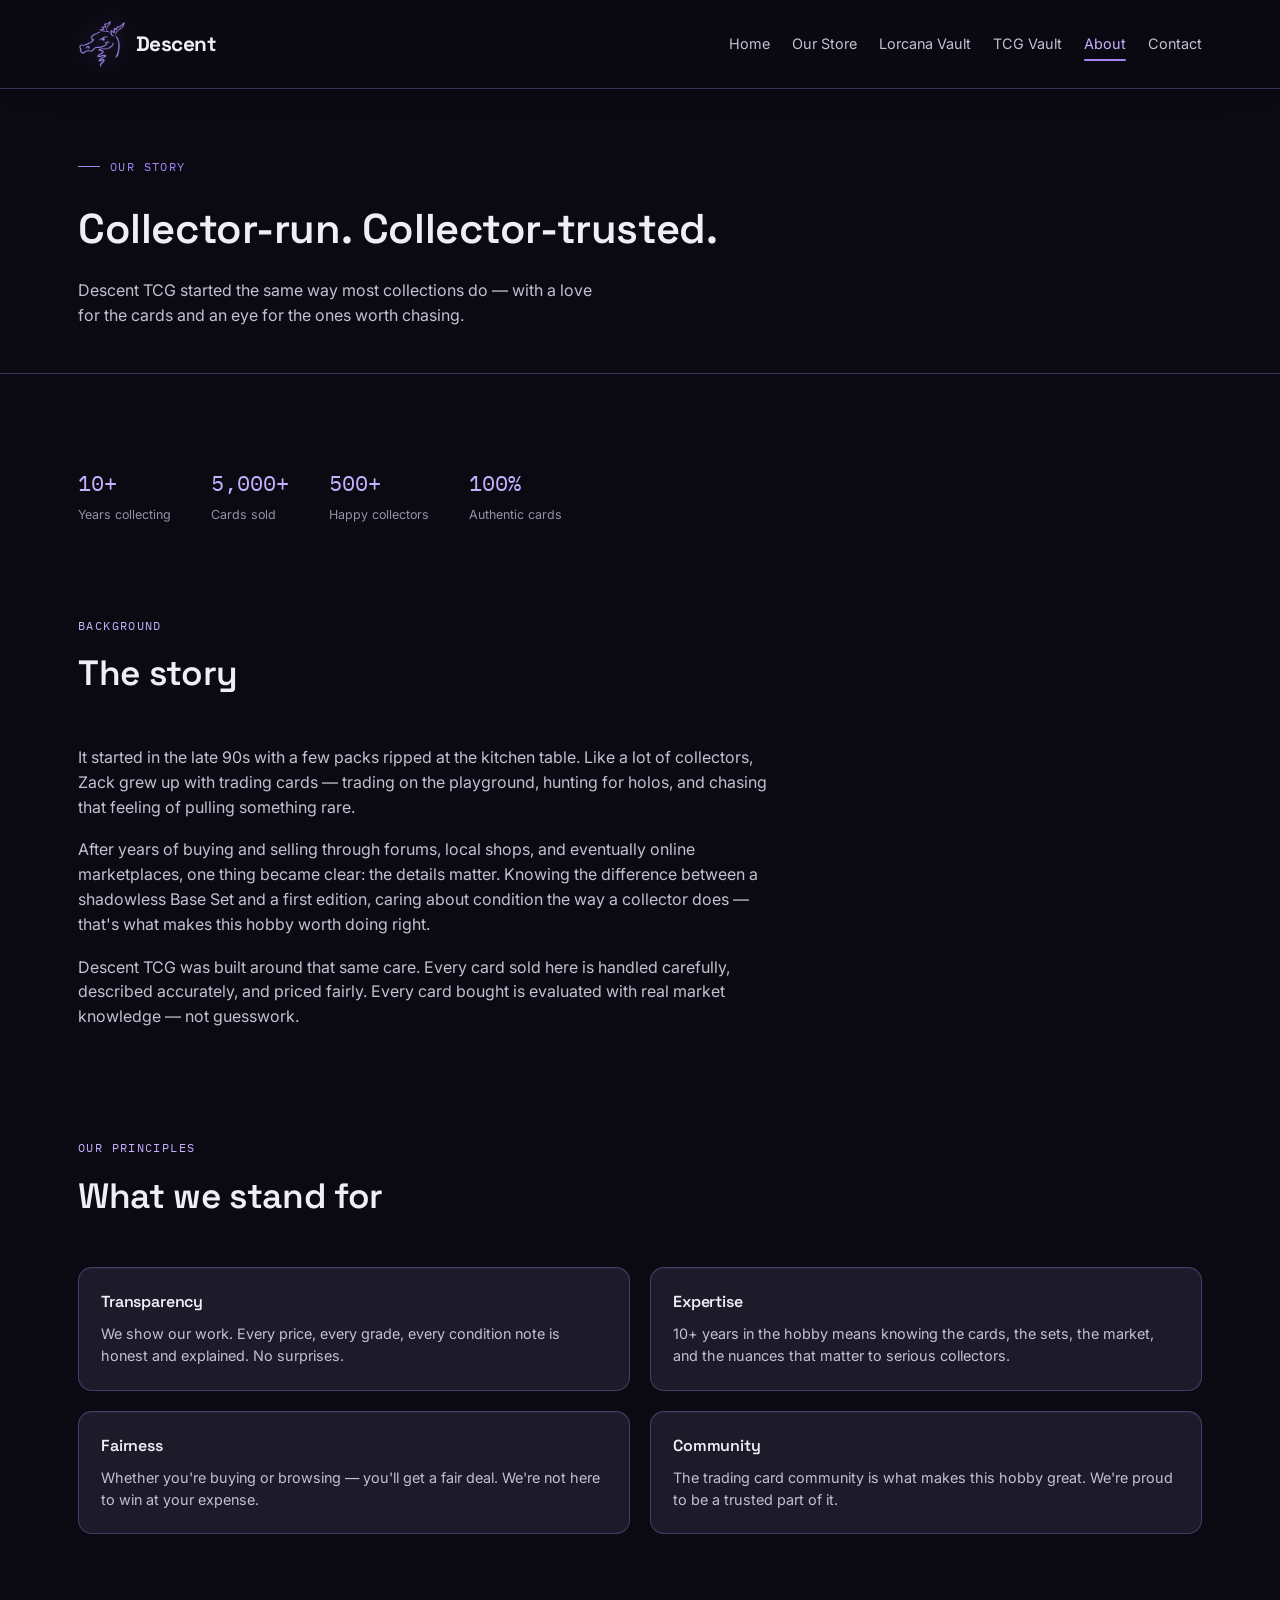
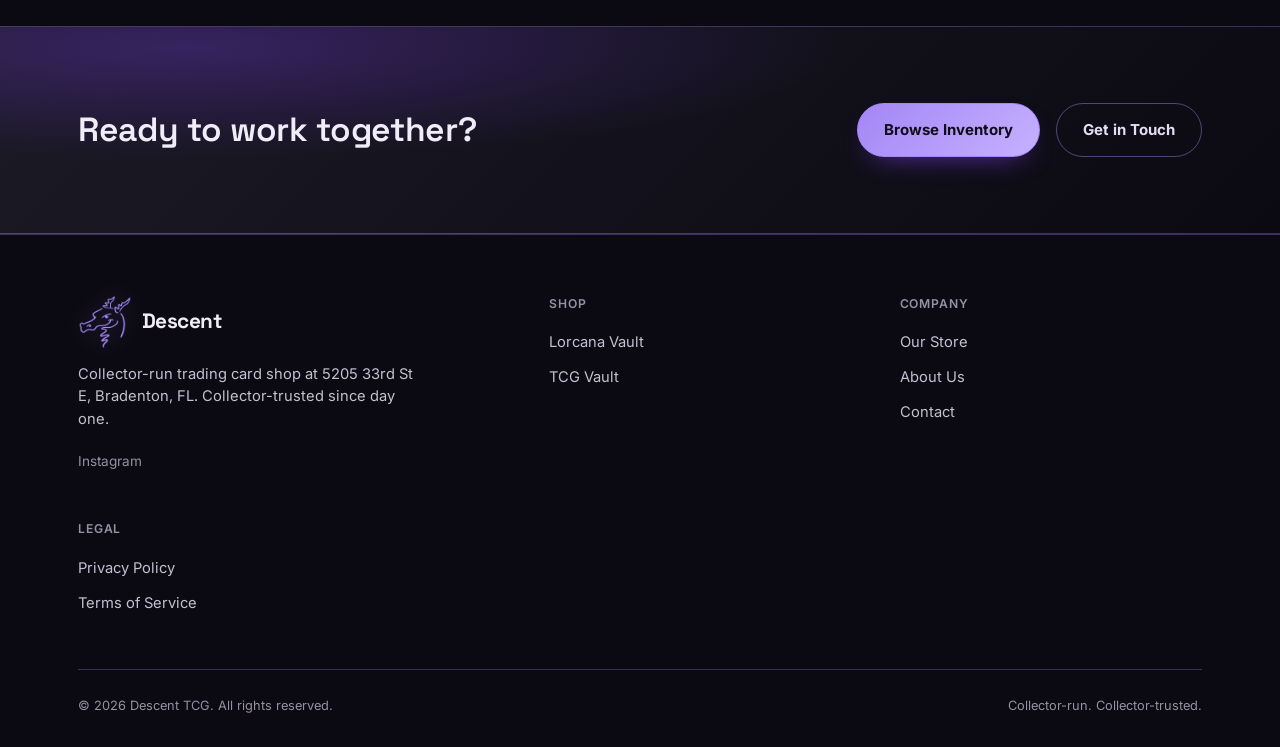
==== commit a5d0884d: "Temporarily hide Fort Knox Vault without deleting source" ====
--- a/about.html
+++ b/about.html
@@ -36,7 +36,6 @@
       <a href="our-store">Our Store</a>
       <a href="lorcana-vault">Lorcana Vault</a>
             <a href="sealed-vault">TCG Vault</a>
-      <a href="fort-knox-vault">Fort Knox Vault</a>
       <a href="about" class="active">About</a>
       <a href="contact">Contact</a>
     </nav>
@@ -145,7 +144,6 @@
         <ul>
           <li><a href="lorcana-vault">Lorcana Vault</a></li>
                     <li><a href="sealed-vault">TCG Vault</a></li>
-          <li><a href="fort-knox-vault">Fort Knox Vault</a></li>
         </ul>
       </div>
       <div class="footer-col">
--- a/styles.css
+++ b/styles.css
@@ -629,3 +629,11 @@
   filter:drop-shadow(0 16px 28px rgba(124,58,237,0.36));
 }
 .site-footer{background:var(--paper-soft);}
+
+/* Two active store showcases while Fort Knox Vault is temporarily hidden. */
+.steps.vault-portals {
+  grid-template-columns: repeat(2, minmax(0, 1fr));
+}
+@media (max-width: 820px) {
+  .steps.vault-portals { grid-template-columns: 1fr; }
+}
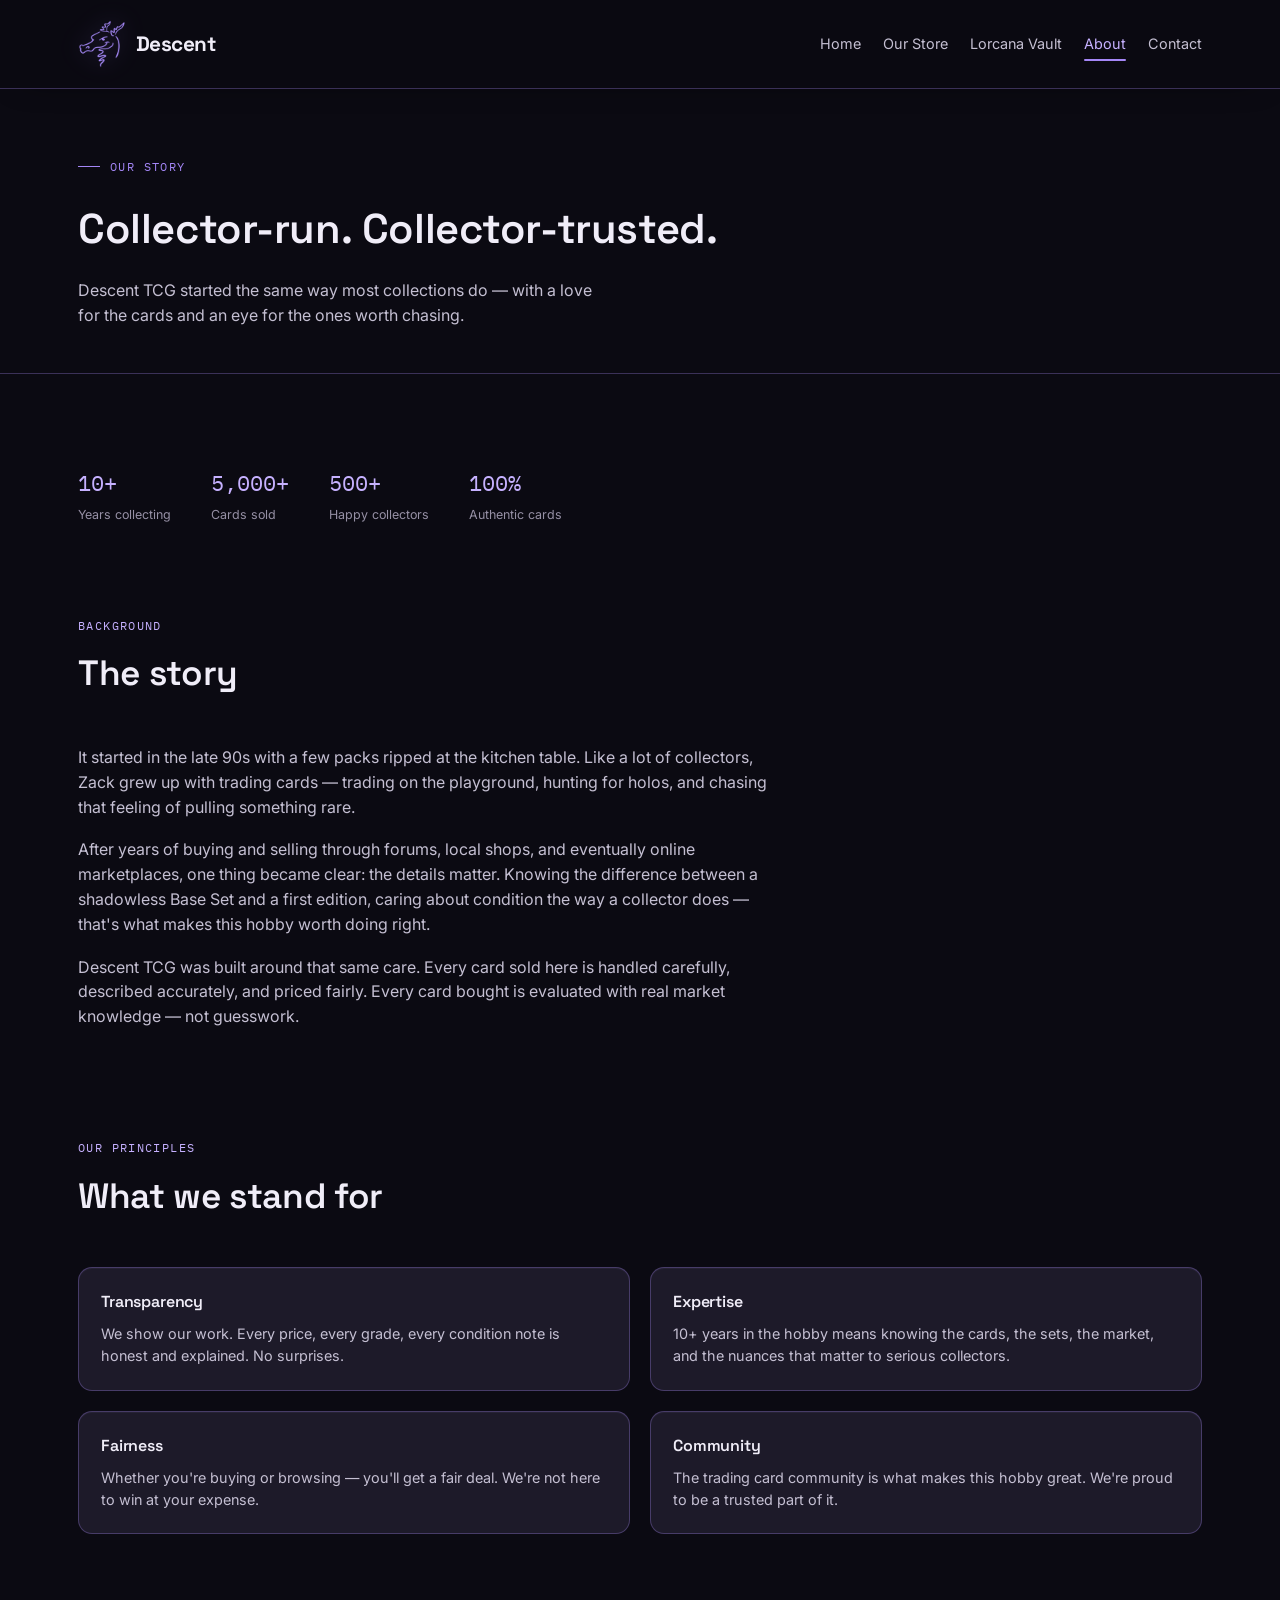
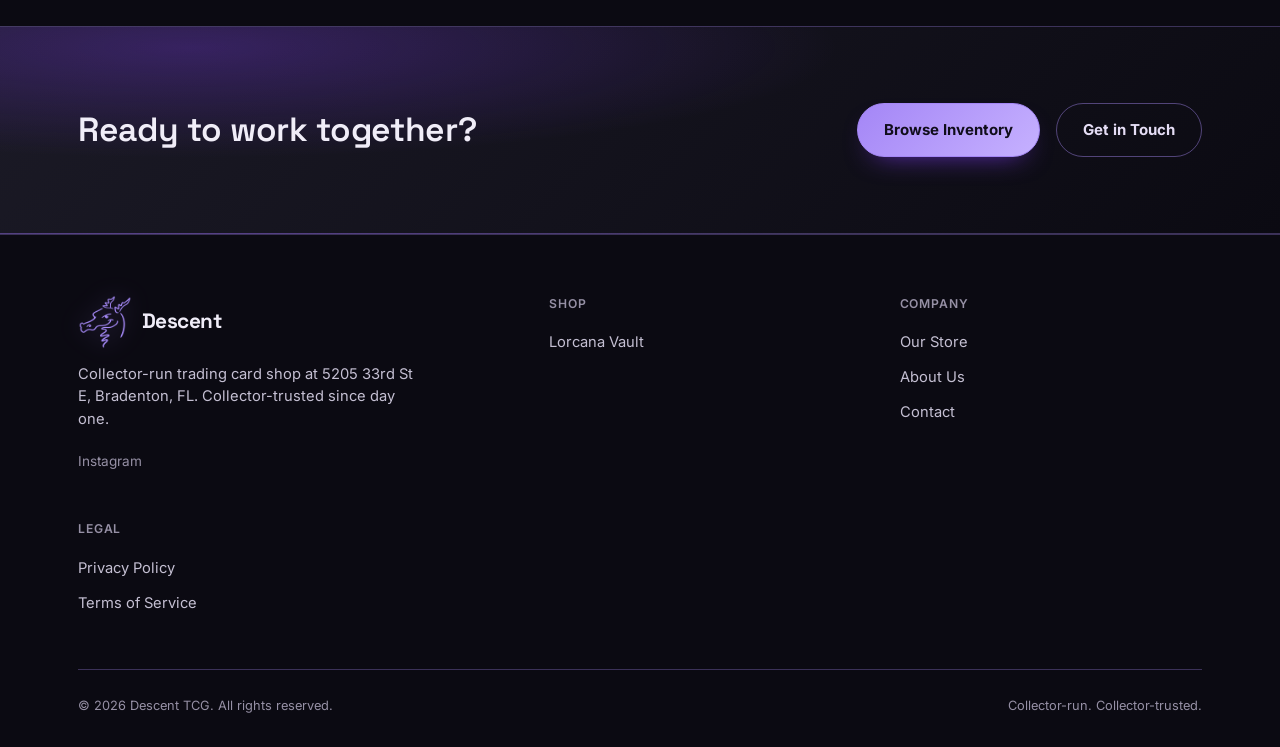
==== commit d1aec648: "Temporarily hide the TCG Vault without deleting its source" ====
--- a/about.html
+++ b/about.html
@@ -35,7 +35,6 @@
       <a href="/">Home</a>
       <a href="our-store">Our Store</a>
       <a href="lorcana-vault">Lorcana Vault</a>
-            <a href="sealed-vault">TCG Vault</a>
       <a href="about" class="active">About</a>
       <a href="contact">Contact</a>
     </nav>
@@ -143,7 +142,6 @@
         <h4>Shop</h4>
         <ul>
           <li><a href="lorcana-vault">Lorcana Vault</a></li>
-                    <li><a href="sealed-vault">TCG Vault</a></li>
         </ul>
       </div>
       <div class="footer-col">
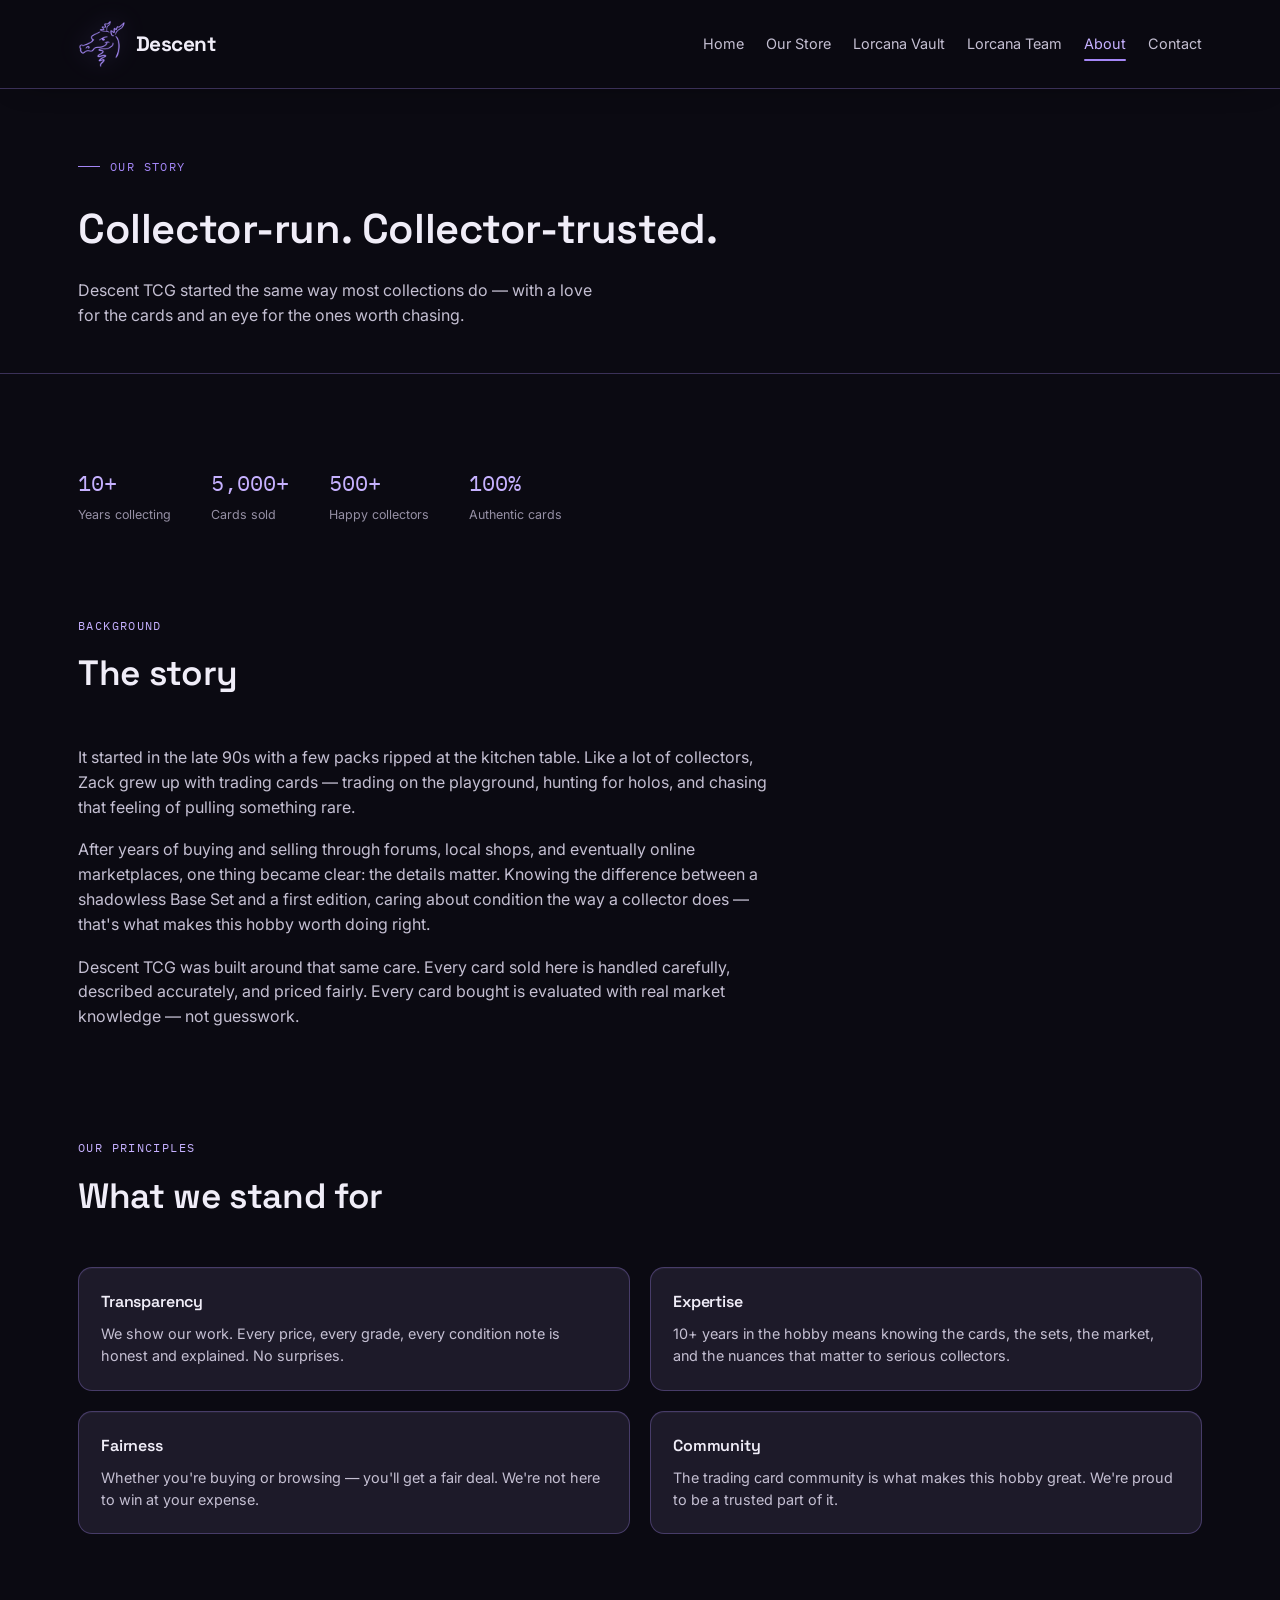
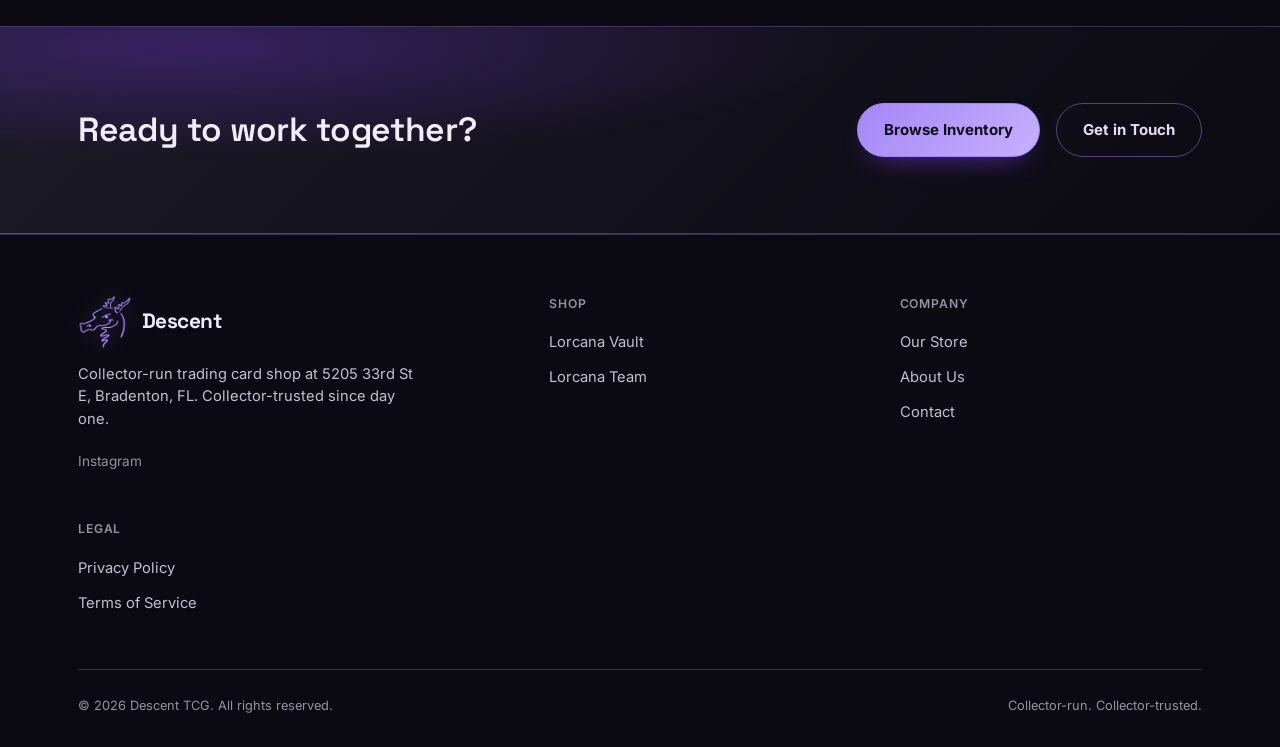
==== commit 1f036aa1: "Add Lorcana Team page with social stories" ====
--- a/about.html
+++ b/about.html
@@ -35,6 +35,7 @@
       <a href="/">Home</a>
       <a href="our-store">Our Store</a>
       <a href="lorcana-vault">Lorcana Vault</a>
+      <a href="lorcana-team">Lorcana Team</a>
       <a href="about" class="active">About</a>
       <a href="contact">Contact</a>
     </nav>
@@ -142,6 +143,7 @@
         <h4>Shop</h4>
         <ul>
           <li><a href="lorcana-vault">Lorcana Vault</a></li>
+          <li><a href="lorcana-team">Lorcana Team</a></li>
         </ul>
       </div>
       <div class="footer-col">
